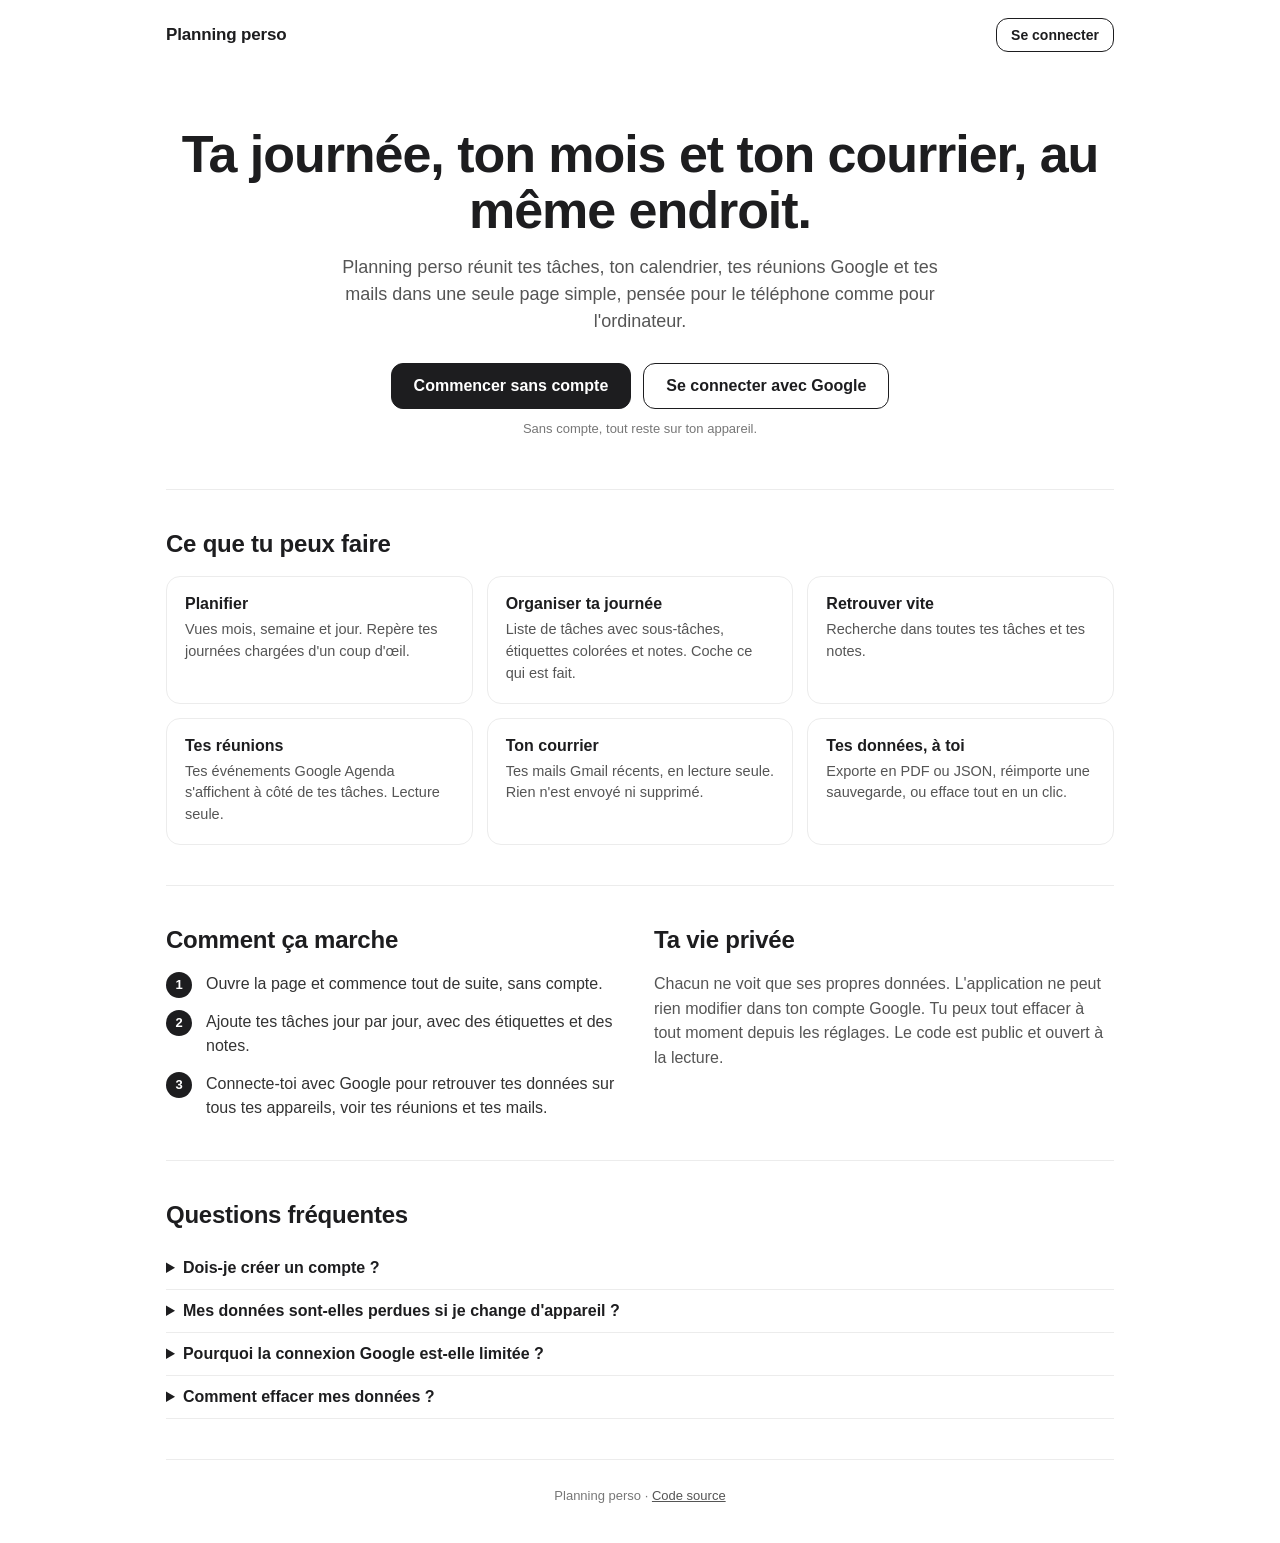
==== home/index.html @ 3b0588d8 "Corrige le blocage des vues (conflit d'attribut) ; page d'accueil déplacée sur /home Co-Authored-By:" ====
<!doctype html>
<html lang="fr">
<head>
<meta charset="utf-8">
<meta name="viewport" content="width=device-width, initial-scale=1, viewport-fit=cover">
<title>Planning perso — tes tâches, ton calendrier et ton courrier</title>
<meta name="description" content="Planning perso réunit tes tâches, ton calendrier, tes réunions Google et tes mails dans une seule page simple.">
<style>
body{margin:0;font:16px -apple-system,BlinkMacSystemFont,"Segoe UI",Roboto,sans-serif;background:#fff;color:#1d1d1f;-webkit-text-size-adjust:100%}
a{color:inherit}
.landing .cta{display:inline-block;text-decoration:none;text-align:center}
/* Page d'accueil : affichée tant qu'il n'y a ni compte ni données locales */
.landing { color: #1d1d1f; background: #fff; }
.landing * { box-sizing: border-box; }
.landing .wrap { max-width: 980px; margin: 0 auto; padding: 0 16px; }
.landing .top { display: flex; align-items: center; justify-content: space-between; padding: 18px 0; }
.landing .brand { font-weight: 700; font-size: 17px; letter-spacing: -0.01em; }
.landing .hero { padding: 56px 0 40px; text-align: center; }
.landing h1 { font-size: clamp(30px, 6vw, 52px); line-height: 1.08; margin: 0 0 16px; letter-spacing: -0.02em; font-weight: 750; }
.landing .lead { font-size: 18px; line-height: 1.5; color: #555; max-width: 640px; margin: 0 auto 28px; }
.landing .ctas { display: flex; gap: 12px; justify-content: center; flex-wrap: wrap; }
.landing .cta { font: inherit; font-weight: 600; font-size: 16px; padding: 13px 22px; border-radius: 12px; border: 1px solid #1d1d1f; cursor: pointer; }
.landing .cta.main { background: #1d1d1f; color: #fff; }
.landing .cta.alt { background: #fff; color: #1d1d1f; }
.landing .cta:focus-visible { outline: 3px solid #7aa7ff; outline-offset: 2px; }
.landing .note { font-size: 13px; color: #777; margin-top: 12px; }
.landing section.block { padding: 40px 0; border-top: 1px solid #ececec; }
.landing h2 { font-size: 24px; margin: 0 0 18px; letter-spacing: -0.01em; }
.landing .grid { display: grid; gap: 14px; grid-template-columns: repeat(auto-fit, minmax(230px, 1fr)); }
.landing .card { border: 1px solid #ececec; border-radius: 14px; padding: 18px; }
.landing .card h3 { margin: 0 0 6px; font-size: 16px; }
.landing .card p { margin: 0; color: #555; line-height: 1.5; font-size: 14.5px; }
.landing .steps { padding: 0; margin: 0; list-style: none; display: grid; gap: 14px; counter-reset: st; }
.landing .steps li { counter-increment: st; padding-left: 40px; position: relative; line-height: 1.5; color: #333; }
.landing .steps li::before { content: counter(st); position: absolute; left: 0; top: 0; width: 26px; height: 26px; border-radius: 50%; background: #1d1d1f; color: #fff; font-weight: 700; font-size: 13px; display: grid; place-items: center; }
.landing .two { display: grid; gap: 28px; grid-template-columns: 1fr; }
@media (min-width: 760px) { .landing .two { grid-template-columns: 1fr 1fr; } }
.landing details { border-bottom: 1px solid #ececec; padding: 12px 0; }
.landing summary { cursor: pointer; font-weight: 600; }
.landing details p { color: #555; line-height: 1.5; margin: 8px 0 0; }
.landing footer { padding: 28px 0 40px; border-top: 1px solid #ececec; color: #777; font-size: 13px; text-align: center; }
.landing footer a { color: #555; }
</style>
</head>
<body>
<div class="landing" id="landing">
  <div class="wrap">
    <header class="top">
      <span class="brand">Planning perso</span>
      <a class="cta alt" href="../?connexion=1" style="padding:8px 14px;font-size:14px">Se connecter</a>
    </header>

    <section class="hero">
      <h1>Ta journée, ton mois et ton courrier, au même endroit.</h1>
      <p class="lead">Planning perso réunit tes tâches, ton calendrier, tes réunions Google et tes mails dans une seule page simple, pensée pour le téléphone comme pour l'ordinateur.</p>
      <div class="ctas">
        <a class="cta main" href="../">Commencer sans compte</a>
        <a class="cta alt" href="../?connexion=1">Se connecter avec Google</a>
      </div>
      <p class="note">Sans compte, tout reste sur ton appareil.</p>
    </section>

    <section class="block">
      <h2>Ce que tu peux faire</h2>
      <div class="grid">
        <div class="card"><h3>Planifier</h3><p>Vues mois, semaine et jour. Repère tes journées chargées d'un coup d'œil.</p></div>
        <div class="card"><h3>Organiser ta journée</h3><p>Liste de tâches avec sous-tâches, étiquettes colorées et notes. Coche ce qui est fait.</p></div>
        <div class="card"><h3>Retrouver vite</h3><p>Recherche dans toutes tes tâches et tes notes.</p></div>
        <div class="card"><h3>Tes réunions</h3><p>Tes événements Google Agenda s'affichent à côté de tes tâches. Lecture seule.</p></div>
        <div class="card"><h3>Ton courrier</h3><p>Tes mails Gmail récents, en lecture seule. Rien n'est envoyé ni supprimé.</p></div>
        <div class="card"><h3>Tes données, à toi</h3><p>Exporte en PDF ou JSON, réimporte une sauvegarde, ou efface tout en un clic.</p></div>
      </div>
    </section>

    <section class="block two">
      <div>
        <h2>Comment ça marche</h2>
        <ol class="steps">
          <li>Ouvre la page et commence tout de suite, sans compte.</li>
          <li>Ajoute tes tâches jour par jour, avec des étiquettes et des notes.</li>
          <li>Connecte-toi avec Google pour retrouver tes données sur tous tes appareils, voir tes réunions et tes mails.</li>
        </ol>
      </div>
      <div>
        <h2>Ta vie privée</h2>
        <p style="color:#555;line-height:1.55;margin:0">Chacun ne voit que ses propres données. L'application ne peut rien modifier dans ton compte Google. Tu peux tout effacer à tout moment depuis les réglages. Le code est public et ouvert à la lecture.</p>
      </div>
    </section>

    <section class="block">
      <h2>Questions fréquentes</h2>
      <details><summary>Dois-je créer un compte ?</summary><p>Non. Tu peux utiliser l'application sans compte : tout reste alors sur ton appareil.</p></details>
      <details><summary>Mes données sont-elles perdues si je change d'appareil ?</summary><p>Pas si tu es connecté avec Google. Sans connexion, pense à faire une sauvegarde JSON depuis les réglages.</p></details>
      <details><summary>Pourquoi la connexion Google est-elle limitée ?</summary><p>L'accès à Gmail et Google Agenda est réservé pour le moment à des comptes invités. Demande à l'auteur de t'ajouter.</p></details>
      <details><summary>Comment effacer mes données ?</summary><p>Réglages, puis « Réinitialiser toutes les données ». Cette action est définitive.</p></details>
    </section>

    <footer>
      Planning perso · <a href="https://github.com/HugoinTheGit/planning-perso">Code source</a>
    </footer>
  </div>
</div>

</body>
</html>
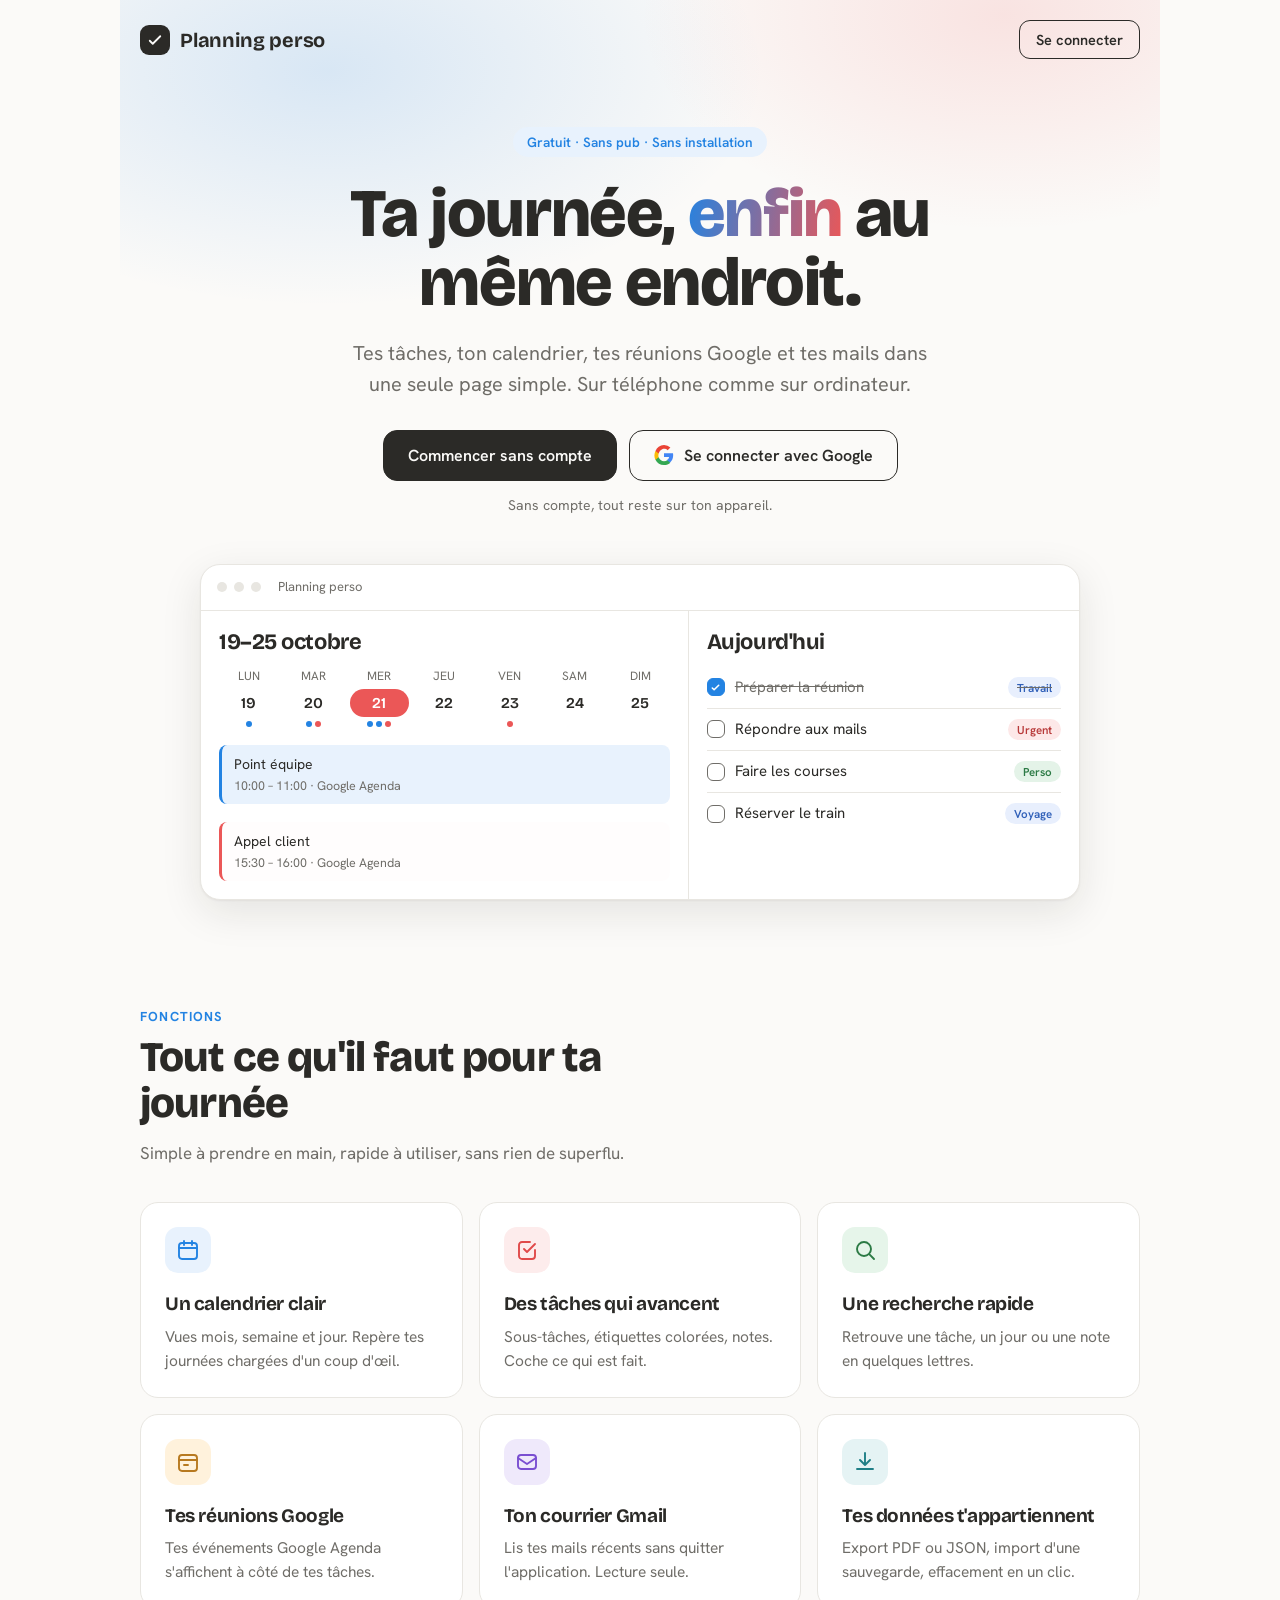
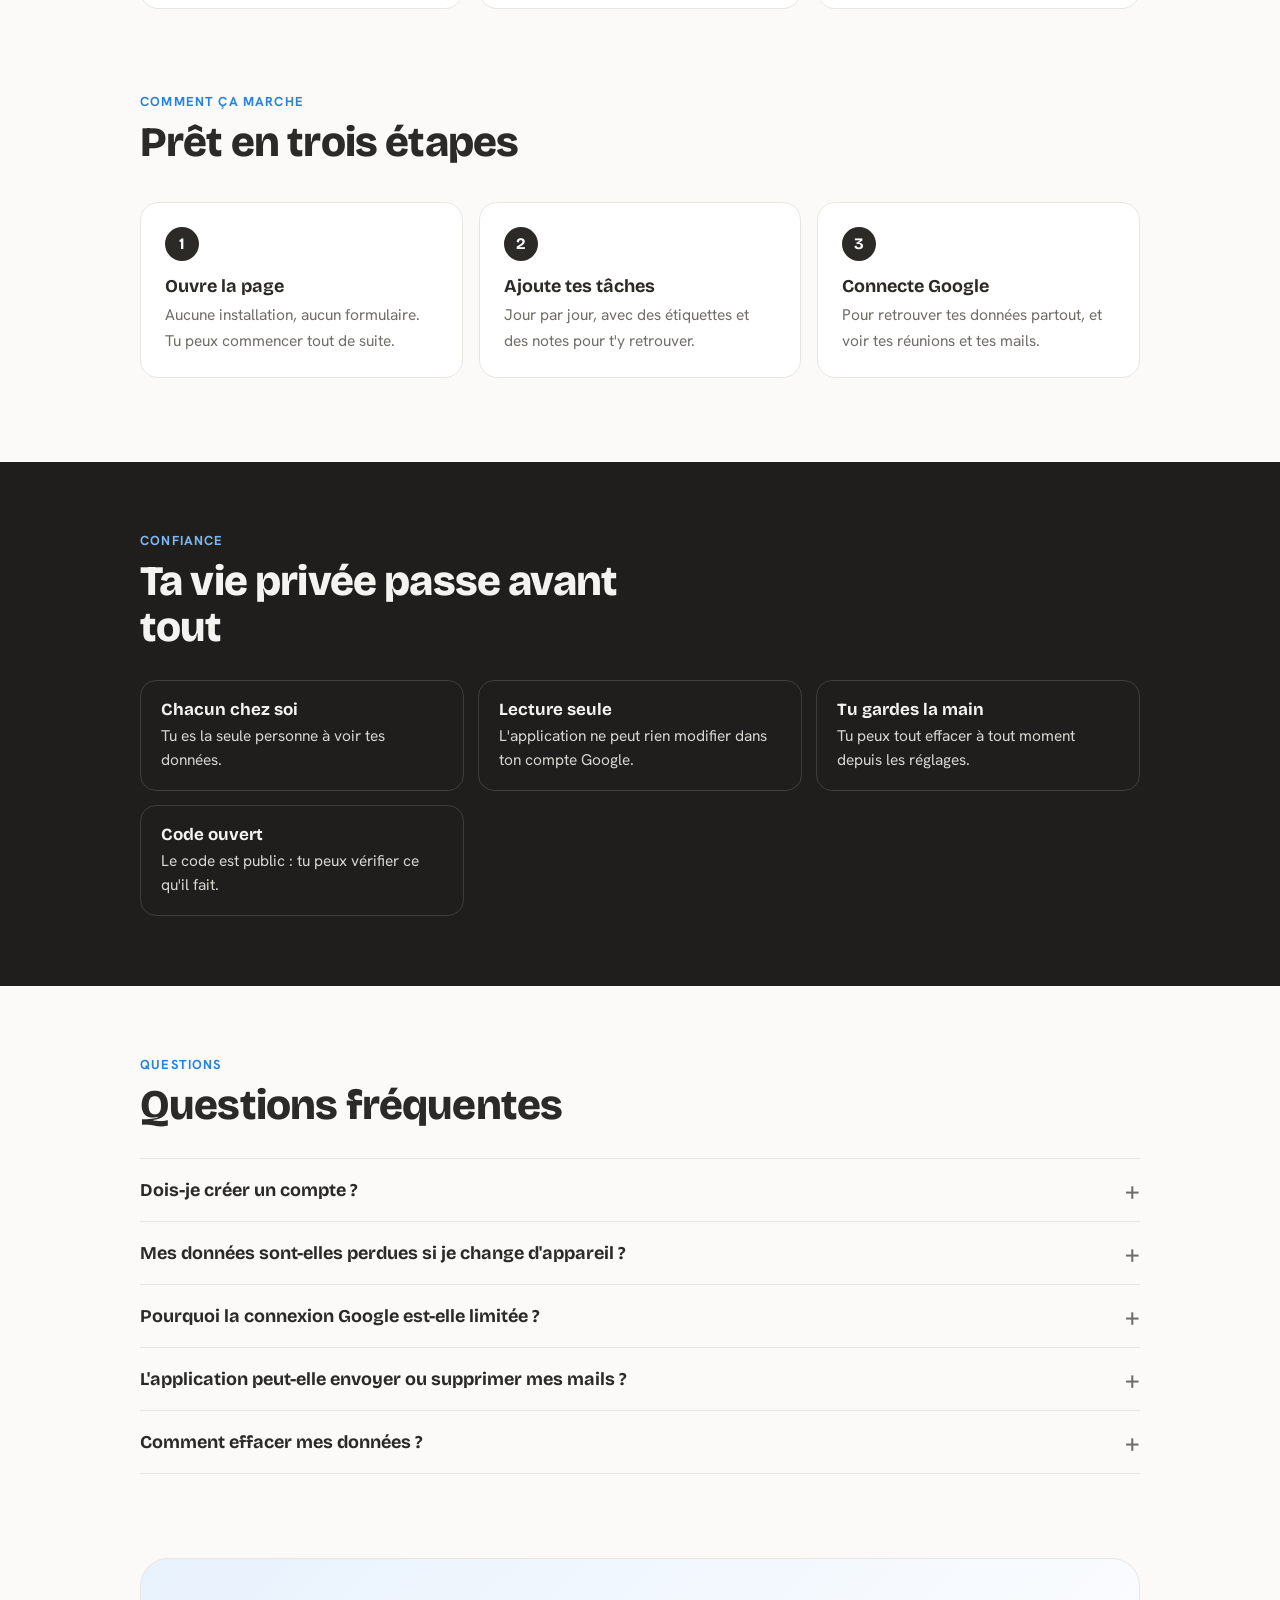
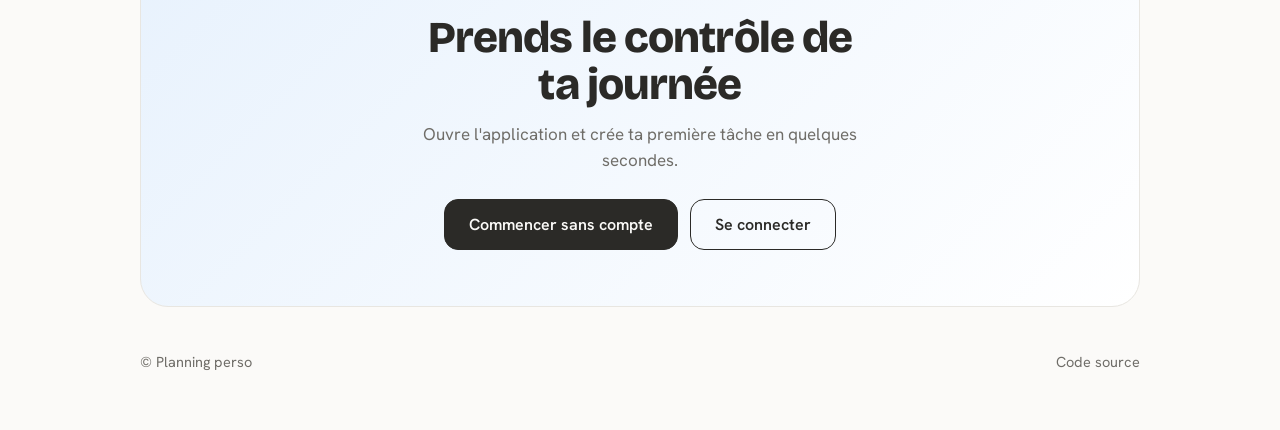
==== commit 751c7d13: "Landing page plus attrayante et écran de connexion Google dédié (/home/connexion) Co-Authored-By: Cl" ====
--- a/home/index.html
+++ b/home/index.html
@@ -4,102 +4,223 @@
 <meta charset="utf-8">
 <meta name="viewport" content="width=device-width, initial-scale=1, viewport-fit=cover">
 <title>Planning perso — tes tâches, ton calendrier et ton courrier</title>
-<meta name="description" content="Planning perso réunit tes tâches, ton calendrier, tes réunions Google et tes mails dans une seule page simple.">
+<meta name="description" content="Planning perso réunit tes tâches, ton calendrier, tes réunions Google et tes mails dans une seule page simple. Gratuit.">
+<link rel="stylesheet" href="https://fonts.googleapis.com/css2?family=Bricolage+Grotesque:opsz,wght@12..96,600;12..96,700;12..96,800&family=Hanken+Grotesk:wght@400;500;600;700&display=swap">
 <style>
-body{margin:0;font:16px -apple-system,BlinkMacSystemFont,"Segoe UI",Roboto,sans-serif;background:#fff;color:#1d1d1f;-webkit-text-size-adjust:100%}
+:root{--bg:#fbfaf8;--surface:#fff;--ink:#2b2a27;--muted:#6f6d68;--line:#e8e6e1;--accent:#2383e2;--accent-soft:#e8f2fd;--today:#eb5757;--dark:#1f1e1c;--on-dark:#f4f3ef;--shadow:0 1px 2px rgba(30,25,15,.05),0 12px 40px rgba(30,25,15,.10);--d:"Bricolage Grotesque","Trebuchet MS",system-ui,sans-serif;--b:"Hanken Grotesk",system-ui,-apple-system,"Segoe UI",sans-serif}
+@media (prefers-color-scheme:dark){:root{--bg:#161615;--surface:#1f1f1d;--ink:#f1f0ec;--muted:#a09e98;--line:#34332f;--accent:#4a9df0;--accent-soft:#1c2c3e;--dark:#0f0f0e;--on-dark:#f1f0ec;--shadow:0 1px 2px rgba(0,0,0,.4),0 12px 40px rgba(0,0,0,.45)}}
+*{box-sizing:border-box}
+html{scroll-behavior:smooth}
+body{margin:0;font:17px/1.55 var(--b);background:var(--bg);color:var(--ink);-webkit-text-size-adjust:100%}
 a{color:inherit}
-.landing .cta{display:inline-block;text-decoration:none;text-align:center}
-/* Page d'accueil : affichée tant qu'il n'y a ni compte ni données locales */
-.landing { color: #1d1d1f; background: #fff; }
-.landing * { box-sizing: border-box; }
-.landing .wrap { max-width: 980px; margin: 0 auto; padding: 0 16px; }
-.landing .top { display: flex; align-items: center; justify-content: space-between; padding: 18px 0; }
-.landing .brand { font-weight: 700; font-size: 17px; letter-spacing: -0.01em; }
-.landing .hero { padding: 56px 0 40px; text-align: center; }
-.landing h1 { font-size: clamp(30px, 6vw, 52px); line-height: 1.08; margin: 0 0 16px; letter-spacing: -0.02em; font-weight: 750; }
-.landing .lead { font-size: 18px; line-height: 1.5; color: #555; max-width: 640px; margin: 0 auto 28px; }
-.landing .ctas { display: flex; gap: 12px; justify-content: center; flex-wrap: wrap; }
-.landing .cta { font: inherit; font-weight: 600; font-size: 16px; padding: 13px 22px; border-radius: 12px; border: 1px solid #1d1d1f; cursor: pointer; }
-.landing .cta.main { background: #1d1d1f; color: #fff; }
-.landing .cta.alt { background: #fff; color: #1d1d1f; }
-.landing .cta:focus-visible { outline: 3px solid #7aa7ff; outline-offset: 2px; }
-.landing .note { font-size: 13px; color: #777; margin-top: 12px; }
-.landing section.block { padding: 40px 0; border-top: 1px solid #ececec; }
-.landing h2 { font-size: 24px; margin: 0 0 18px; letter-spacing: -0.01em; }
-.landing .grid { display: grid; gap: 14px; grid-template-columns: repeat(auto-fit, minmax(230px, 1fr)); }
-.landing .card { border: 1px solid #ececec; border-radius: 14px; padding: 18px; }
-.landing .card h3 { margin: 0 0 6px; font-size: 16px; }
-.landing .card p { margin: 0; color: #555; line-height: 1.5; font-size: 14.5px; }
-.landing .steps { padding: 0; margin: 0; list-style: none; display: grid; gap: 14px; counter-reset: st; }
-.landing .steps li { counter-increment: st; padding-left: 40px; position: relative; line-height: 1.5; color: #333; }
-.landing .steps li::before { content: counter(st); position: absolute; left: 0; top: 0; width: 26px; height: 26px; border-radius: 50%; background: #1d1d1f; color: #fff; font-weight: 700; font-size: 13px; display: grid; place-items: center; }
-.landing .two { display: grid; gap: 28px; grid-template-columns: 1fr; }
-@media (min-width: 760px) { .landing .two { grid-template-columns: 1fr 1fr; } }
-.landing details { border-bottom: 1px solid #ececec; padding: 12px 0; }
-.landing summary { cursor: pointer; font-weight: 600; }
-.landing details p { color: #555; line-height: 1.5; margin: 8px 0 0; }
-.landing footer { padding: 28px 0 40px; border-top: 1px solid #ececec; color: #777; font-size: 13px; text-align: center; }
-.landing footer a { color: #555; }
+.wrap{max-width:1040px;margin:0 auto;padding:0 20px}
+h1,h2,h3{font-family:var(--d);letter-spacing:-.02em;margin:0}
+.btn{display:inline-flex;align-items:center;justify-content:center;gap:10px;font:600 16px var(--b);padding:14px 24px;border-radius:14px;border:1.5px solid var(--ink);text-decoration:none;cursor:pointer;transition:transform .15s,box-shadow .15s,background .15s}
+.btn:hover{transform:translateY(-1px)}
+.btn:focus-visible{outline:3px solid var(--accent);outline-offset:3px}
+.btn.main{background:var(--ink);color:var(--bg)}
+.btn.main:hover{box-shadow:0 8px 24px rgba(30,25,15,.25)}
+.btn.alt{background:transparent;color:var(--ink)}
+.btn.alt:hover{background:var(--surface)}
+.btn.small{padding:9px 16px;font-size:14.5px;border-radius:11px}
+.btn svg{width:20px;height:20px;flex:none}
+/* haut de page */
+.top{display:flex;align-items:center;justify-content:space-between;padding:20px 0}
+.brand{display:flex;align-items:center;gap:10px;font:700 20px var(--d);text-decoration:none;letter-spacing:-.01em}
+.logo{width:30px;height:30px;border-radius:9px;background:var(--ink);display:grid;place-items:center}
+.logo svg{width:18px;height:18px;stroke:var(--bg)}
+/* héros */
+.hero{position:relative;padding:48px 0 24px;text-align:center}
+.hero::before{content:"";position:absolute;inset:-120px -20px auto -20px;height:560px;background:radial-gradient(60% 60% at 20% 20%,rgba(35,131,226,.16),transparent 70%),radial-gradient(50% 55% at 85% 10%,rgba(235,87,87,.14),transparent 70%);z-index:-1;pointer-events:none}
+.pill{display:inline-block;font:600 13.5px var(--b);padding:6px 14px;border-radius:99px;background:var(--accent-soft);color:var(--accent);margin-bottom:22px}
+.hero h1{font-size:clamp(36px,7.4vw,68px);line-height:1.02;font-weight:800;max-width:14ch;margin:0 auto 20px}
+.hero h1 em{font-style:normal;background:linear-gradient(100deg,var(--accent),var(--today));-webkit-background-clip:text;background-clip:text;color:transparent}
+.lead{font-size:clamp(17px,2.6vw,20px);color:var(--muted);max-width:600px;margin:0 auto 30px}
+.ctas{display:flex;gap:12px;justify-content:center;flex-wrap:wrap}
+.note{font-size:14px;color:var(--muted);margin:14px 0 0}
+/* maquette */
+.mock{margin:48px auto 0;max-width:880px;background:var(--surface);border:1px solid var(--line);border-radius:20px;box-shadow:var(--shadow);overflow:hidden;text-align:left}
+.mock .bar{display:flex;align-items:center;gap:7px;padding:12px 16px;border-bottom:1px solid var(--line)}
+.mock .bar i{width:10px;height:10px;border-radius:50%;background:var(--line)}
+.mock .bar span{margin-left:10px;font-size:13px;color:var(--muted)}
+.mock .body{display:grid;grid-template-columns:1fr;gap:0}
+@media(min-width:760px){.mock .body{grid-template-columns:1.25fr 1fr}}
+.mock .cal{padding:18px;border-bottom:1px solid var(--line)}
+@media(min-width:760px){.mock .cal{border-bottom:0;border-right:1px solid var(--line)}}
+.mock h4{font:700 22px var(--d);margin:0 0 12px;letter-spacing:-.02em}
+.week{display:grid;grid-template-columns:repeat(7,1fr);gap:6px;font-size:12px;color:var(--muted);text-align:center}
+.week b{display:block;font:600 15px var(--d);color:var(--ink);margin-top:4px;padding:5px 0;border-radius:99px}
+.week b.today{background:var(--today);color:#fff}
+.week .dots{display:flex;justify-content:center;gap:3px;height:6px;margin-top:4px}
+.week .dots u{width:6px;height:6px;border-radius:50%;background:var(--accent);display:block}
+.week .dots u.r{background:var(--today)}
+.mock .meet{margin-top:18px;border-left:3px solid var(--accent);background:var(--accent-soft);border-radius:8px;padding:9px 12px;font-size:14px}
+.mock .meet small{display:block;color:var(--muted);font-size:12.5px}
+.mock .day{padding:18px}
+.task{display:flex;align-items:center;gap:10px;padding:9px 0;border-bottom:1px solid var(--line);font-size:15px}
+.task:last-of-type{border-bottom:0}
+.chk{width:18px;height:18px;border-radius:6px;border:1.7px solid var(--muted);flex:none;display:grid;place-items:center}
+.task.done{color:var(--muted);text-decoration:line-through}
+.task.done .chk{background:var(--accent);border-color:var(--accent)}
+.task.done .chk svg{width:11px;height:11px;stroke:#fff}
+.tag{margin-left:auto;font:600 11.5px var(--b);padding:3px 9px;border-radius:99px;white-space:nowrap}
+.t1{background:#fde8e8;color:#b83a3a}.t2{background:#e4f3e8;color:#2c7a45}.t3{background:#e8effd;color:#2f5fb8}
+@media(prefers-color-scheme:dark){.t1{background:#3a2323;color:#ff9a9a}.t2{background:#1f3326;color:#8fd6a4}.t3{background:#1f2b40;color:#9bbcff}}
+/* sections */
+section.s{padding:84px 0 0}
+.eyebrow{font:700 13px var(--b);letter-spacing:.09em;text-transform:uppercase;color:var(--accent);margin-bottom:10px}
+.s h2{font-size:clamp(28px,5vw,42px);line-height:1.08;font-weight:800;max-width:20ch}
+.s .sub{color:var(--muted);max-width:56ch;margin:14px 0 0}
+.grid{display:grid;gap:16px;grid-template-columns:repeat(auto-fit,minmax(280px,1fr));margin-top:36px}
+.card{background:var(--surface);border:1px solid var(--line);border-radius:18px;padding:24px;transition:transform .2s,box-shadow .2s}
+.card:hover{transform:translateY(-3px);box-shadow:var(--shadow)}
+.ico{width:46px;height:46px;border-radius:13px;display:grid;place-items:center;margin-bottom:16px}
+.ico svg{width:24px;height:24px;fill:none;stroke:currentColor;stroke-width:1.9;stroke-linecap:round;stroke-linejoin:round}
+.i1{background:#e8f2fd;color:#2383e2}.i2{background:#fdecec;color:#e04a4a}.i3{background:#e6f5ea;color:#2c7a45}.i4{background:#fff2dc;color:#b7791f}.i5{background:#efe9fb;color:#7a4fd1}.i6{background:#e5f3f4;color:#1f7f86}
+@media(prefers-color-scheme:dark){.i1{background:#1c2c3e}.i2{background:#3a2323}.i3{background:#1f3326}.i4{background:#3a2f1a}.i5{background:#2a2340}.i6{background:#1a3436}}
+.card h3{font-size:19px;margin-bottom:6px}
+.card p{margin:0;color:var(--muted);font-size:15.5px}
+.steps{list-style:none;margin:36px 0 0;padding:0;display:grid;gap:16px;grid-template-columns:repeat(auto-fit,minmax(250px,1fr));counter-reset:n}
+.steps li{counter-increment:n;background:var(--surface);border:1px solid var(--line);border-radius:18px;padding:24px;position:relative}
+.steps li::before{content:counter(n);display:grid;place-items:center;width:34px;height:34px;border-radius:50%;background:var(--ink);color:var(--bg);font:700 16px var(--d);margin-bottom:14px}
+.steps b{font:700 18px var(--d);display:block;margin-bottom:4px}
+.steps span{color:var(--muted);font-size:15.5px}
+/* bande sombre */
+.dark{margin-top:84px;background:var(--dark);color:var(--on-dark);padding:70px 0}
+.dark .eyebrow{color:#7cb8f5}
+.dark h2{max-width:18ch;font-size:clamp(28px,5vw,42px);font-weight:800;line-height:1.08}
+.dark ul{list-style:none;padding:0;margin:30px 0 0;display:grid;gap:14px;grid-template-columns:repeat(auto-fit,minmax(240px,1fr))}
+.dark li{padding:18px 20px;border:1px solid rgba(255,255,255,.14);border-radius:16px;color:#d8d6d0;font-size:15.5px}
+.dark li b{display:block;color:var(--on-dark);font:700 17px var(--d);margin-bottom:4px}
+/* FAQ */
+details{border-bottom:1px solid var(--line);padding:18px 0}
+details:first-of-type{border-top:1px solid var(--line)}
+summary{cursor:pointer;font:700 18px var(--d);list-style:none;display:flex;justify-content:space-between;gap:16px;align-items:center}
+summary::-webkit-details-marker{display:none}
+summary::after{content:"+";font:500 26px var(--b);color:var(--muted);line-height:1}
+details[open] summary::after{content:"–"}
+details p{margin:10px 0 0;color:var(--muted);max-width:62ch}
+.faq{margin-top:30px}
+/* appel final */
+.final{margin:84px 0 0;text-align:center;background:linear-gradient(135deg,var(--accent-soft),var(--surface));border:1px solid var(--line);border-radius:28px;padding:56px 20px}
+.final h2{font-size:clamp(28px,5vw,44px);font-weight:800;margin:0 auto 12px;max-width:16ch;line-height:1.06}
+.final p{color:var(--muted);margin:0 auto 26px;max-width:46ch}
+footer{padding:44px 0 56px;color:var(--muted);font-size:14.5px;display:flex;flex-wrap:wrap;gap:8px 22px;justify-content:space-between}
+footer a{text-decoration:none}
+footer a:hover{text-decoration:underline}
+@media(prefers-reduced-motion:reduce){*{transition:none!important;scroll-behavior:auto!important}}
+@media(max-width:520px){.btn{width:100%}.top .btn{width:auto}}
 </style>
 </head>
 <body>
-<div class="landing" id="landing">
+<div class="wrap">
+  <header class="top">
+    <a class="brand" href="./"><span class="logo"><svg viewBox="0 0 24 24" fill="none" stroke-width="2.4" stroke-linecap="round" stroke-linejoin="round" aria-hidden="true"><path d="M5 13l4 4L19 7"/></svg></span>Planning perso</a>
+    <a class="btn alt small" href="connexion/">Se connecter</a>
+  </header>
+
+  <section class="hero">
+    <span class="pill">Gratuit · Sans pub · Sans installation</span>
+    <h1>Ta journée, <em>enfin</em> au même endroit.</h1>
+    <p class="lead">Tes tâches, ton calendrier, tes réunions Google et tes mails dans une seule page simple. Sur téléphone comme sur ordinateur.</p>
+    <div class="ctas">
+      <a class="btn main" href="../">Commencer sans compte</a>
+      <a class="btn alt" href="connexion/"><svg viewBox="0 0 24 24" aria-hidden="true"><path fill="#4285F4" d="M23 12.27c0-.8-.07-1.56-.2-2.3H12v4.35h6.17a5.3 5.3 0 0 1-2.3 3.47v2.88h3.72C21.8 18.7 23 15.76 23 12.27z"/><path fill="#34A853" d="M12 24c3.1 0 5.7-1.03 7.6-2.8l-3.73-2.88c-1.03.7-2.35 1.1-3.87 1.1-2.98 0-5.5-2.02-6.4-4.73H1.76v2.97A11.5 11.5 0 0 0 12 24z"/><path fill="#FBBC05" d="M5.6 14.69a6.9 6.9 0 0 1 0-4.38V7.34H1.76a11.5 11.5 0 0 0 0 10.32l3.84-2.97z"/><path fill="#EA4335" d="M12 4.58c1.68 0 3.2.58 4.38 1.71l3.28-3.28A11.1 11.1 0 0 0 12 0 11.5 11.5 0 0 0 1.76 7.34L5.6 10.3C6.5 7.6 9.02 4.58 12 4.58z"/></svg>Se connecter avec Google</a>
+    </div>
+    <p class="note">Sans compte, tout reste sur ton appareil.</p>
+
+    <div class="mock" aria-hidden="true">
+      <div class="bar"><i></i><i></i><i></i><span>Planning perso</span></div>
+      <div class="body">
+        <div class="cal">
+          <h4>19–25 octobre</h4>
+          <div class="week">
+            <div>LUN<b>19</b><div class="dots"><u></u></div></div>
+            <div>MAR<b>20</b><div class="dots"><u></u><u class="r"></u></div></div>
+            <div>MER<b class="today">21</b><div class="dots"><u></u><u></u><u class="r"></u></div></div>
+            <div>JEU<b>22</b><div class="dots"></div></div>
+            <div>VEN<b>23</b><div class="dots"><u class="r"></u></div></div>
+            <div>SAM<b>24</b><div class="dots"></div></div>
+            <div>DIM<b>25</b><div class="dots"></div></div>
+          </div>
+          <div class="meet">Point équipe<small>10:00 – 11:00 · Google Agenda</small></div>
+          <div class="meet" style="border-color:var(--today);background:#fdecec22">Appel client<small>15:30 – 16:00 · Google Agenda</small></div>
+        </div>
+        <div class="day">
+          <h4>Aujourd'hui</h4>
+          <div class="task done"><span class="chk"><svg viewBox="0 0 24 24" fill="none" stroke-width="3.4" stroke-linecap="round" stroke-linejoin="round"><path d="M5 13l4 4L19 7"/></svg></span>Préparer la réunion<span class="tag t3">Travail</span></div>
+          <div class="task"><span class="chk"></span>Répondre aux mails<span class="tag t1">Urgent</span></div>
+          <div class="task"><span class="chk"></span>Faire les courses<span class="tag t2">Perso</span></div>
+          <div class="task"><span class="chk"></span>Réserver le train<span class="tag t3">Voyage</span></div>
+        </div>
+      </div>
+    </div>
+  </section>
+
+  <section class="s" id="fonctions">
+    <div class="eyebrow">Fonctions</div>
+    <h2>Tout ce qu'il faut pour ta journée</h2>
+    <p class="sub">Simple à prendre en main, rapide à utiliser, sans rien de superflu.</p>
+    <div class="grid">
+      <div class="card"><div class="ico i1"><svg viewBox="0 0 24 24"><rect x="3" y="5" width="18" height="16" rx="3"/><path d="M8 3v4M16 3v4M3 10h18"/></svg></div><h3>Un calendrier clair</h3><p>Vues mois, semaine et jour. Repère tes journées chargées d'un coup d'œil.</p></div>
+      <div class="card"><div class="ico i2"><svg viewBox="0 0 24 24"><path d="M9 11l3 3 8-8"/><path d="M20 12v6a3 3 0 0 1-3 3H7a3 3 0 0 1-3-3V7a3 3 0 0 1 3-3h8"/></svg></div><h3>Des tâches qui avancent</h3><p>Sous-tâches, étiquettes colorées, notes. Coche ce qui est fait.</p></div>
+      <div class="card"><div class="ico i3"><svg viewBox="0 0 24 24"><circle cx="11" cy="11" r="7"/><path d="M21 21l-4.3-4.3"/></svg></div><h3>Une recherche rapide</h3><p>Retrouve une tâche, un jour ou une note en quelques lettres.</p></div>
+      <div class="card"><div class="ico i4"><svg viewBox="0 0 24 24"><rect x="3" y="5" width="18" height="16" rx="3"/><path d="M3 10h18M8 15h4"/></svg></div><h3>Tes réunions Google</h3><p>Tes événements Google Agenda s'affichent à côté de tes tâches.</p></div>
+      <div class="card"><div class="ico i5"><svg viewBox="0 0 24 24"><rect x="3" y="5" width="18" height="14" rx="3"/><path d="M3 8l9 6 9-6"/></svg></div><h3>Ton courrier Gmail</h3><p>Lis tes mails récents sans quitter l'application. Lecture seule.</p></div>
+      <div class="card"><div class="ico i6"><svg viewBox="0 0 24 24"><path d="M12 3v12M7 10l5 5 5-5"/><path d="M4 19h16"/></svg></div><h3>Tes données t'appartiennent</h3><p>Export PDF ou JSON, import d'une sauvegarde, effacement en un clic.</p></div>
+    </div>
+  </section>
+
+  <section class="s">
+    <div class="eyebrow">Comment ça marche</div>
+    <h2>Prêt en trois étapes</h2>
+    <ol class="steps">
+      <li><b>Ouvre la page</b><span>Aucune installation, aucun formulaire. Tu peux commencer tout de suite.</span></li>
+      <li><b>Ajoute tes tâches</b><span>Jour par jour, avec des étiquettes et des notes pour t'y retrouver.</span></li>
+      <li><b>Connecte Google</b><span>Pour retrouver tes données partout, et voir tes réunions et tes mails.</span></li>
+    </ol>
+  </section>
+</div>
+
+<div class="dark">
   <div class="wrap">
-    <header class="top">
-      <span class="brand">Planning perso</span>
-      <a class="cta alt" href="../?connexion=1" style="padding:8px 14px;font-size:14px">Se connecter</a>
-    </header>
-
-    <section class="hero">
-      <h1>Ta journée, ton mois et ton courrier, au même endroit.</h1>
-      <p class="lead">Planning perso réunit tes tâches, ton calendrier, tes réunions Google et tes mails dans une seule page simple, pensée pour le téléphone comme pour l'ordinateur.</p>
-      <div class="ctas">
-        <a class="cta main" href="../">Commencer sans compte</a>
-        <a class="cta alt" href="../?connexion=1">Se connecter avec Google</a>
-      </div>
-      <p class="note">Sans compte, tout reste sur ton appareil.</p>
-    </section>
-
-    <section class="block">
-      <h2>Ce que tu peux faire</h2>
-      <div class="grid">
-        <div class="card"><h3>Planifier</h3><p>Vues mois, semaine et jour. Repère tes journées chargées d'un coup d'œil.</p></div>
-        <div class="card"><h3>Organiser ta journée</h3><p>Liste de tâches avec sous-tâches, étiquettes colorées et notes. Coche ce qui est fait.</p></div>
-        <div class="card"><h3>Retrouver vite</h3><p>Recherche dans toutes tes tâches et tes notes.</p></div>
-        <div class="card"><h3>Tes réunions</h3><p>Tes événements Google Agenda s'affichent à côté de tes tâches. Lecture seule.</p></div>
-        <div class="card"><h3>Ton courrier</h3><p>Tes mails Gmail récents, en lecture seule. Rien n'est envoyé ni supprimé.</p></div>
-        <div class="card"><h3>Tes données, à toi</h3><p>Exporte en PDF ou JSON, réimporte une sauvegarde, ou efface tout en un clic.</p></div>
-      </div>
-    </section>
-
-    <section class="block two">
-      <div>
-        <h2>Comment ça marche</h2>
-        <ol class="steps">
-          <li>Ouvre la page et commence tout de suite, sans compte.</li>
-          <li>Ajoute tes tâches jour par jour, avec des étiquettes et des notes.</li>
-          <li>Connecte-toi avec Google pour retrouver tes données sur tous tes appareils, voir tes réunions et tes mails.</li>
-        </ol>
-      </div>
-      <div>
-        <h2>Ta vie privée</h2>
-        <p style="color:#555;line-height:1.55;margin:0">Chacun ne voit que ses propres données. L'application ne peut rien modifier dans ton compte Google. Tu peux tout effacer à tout moment depuis les réglages. Le code est public et ouvert à la lecture.</p>
-      </div>
-    </section>
-
-    <section class="block">
-      <h2>Questions fréquentes</h2>
+    <div class="eyebrow">Confiance</div>
+    <h2>Ta vie privée passe avant tout</h2>
+    <ul>
+      <li><b>Chacun chez soi</b>Tu es la seule personne à voir tes données.</li>
+      <li><b>Lecture seule</b>L'application ne peut rien modifier dans ton compte Google.</li>
+      <li><b>Tu gardes la main</b>Tu peux tout effacer à tout moment depuis les réglages.</li>
+      <li><b>Code ouvert</b>Le code est public : tu peux vérifier ce qu'il fait.</li>
+    </ul>
+  </div>
+</div>
+
+<div class="wrap">
+  <section class="s" id="faq" style="padding-top:70px">
+    <div class="eyebrow">Questions</div>
+    <h2>Questions fréquentes</h2>
+    <div class="faq">
       <details><summary>Dois-je créer un compte ?</summary><p>Non. Tu peux utiliser l'application sans compte : tout reste alors sur ton appareil.</p></details>
       <details><summary>Mes données sont-elles perdues si je change d'appareil ?</summary><p>Pas si tu es connecté avec Google. Sans connexion, pense à faire une sauvegarde JSON depuis les réglages.</p></details>
-      <details><summary>Pourquoi la connexion Google est-elle limitée ?</summary><p>L'accès à Gmail et Google Agenda est réservé pour le moment à des comptes invités. Demande à l'auteur de t'ajouter.</p></details>
+      <details><summary>Pourquoi la connexion Google est-elle limitée ?</summary><p>L'accès à Gmail et à Google Agenda est réservé pour le moment à des comptes invités. Demande à l'auteur de t'ajouter.</p></details>
+      <details><summary>L'application peut-elle envoyer ou supprimer mes mails ?</summary><p>Non. Elle lit uniquement ton courrier et ton agenda, elle ne peut rien envoyer, modifier ni supprimer.</p></details>
       <details><summary>Comment effacer mes données ?</summary><p>Réglages, puis « Réinitialiser toutes les données ». Cette action est définitive.</p></details>
-    </section>
-
-    <footer>
-      Planning perso · <a href="https://github.com/HugoinTheGit/planning-perso">Code source</a>
-    </footer>
+    </div>
+  </section>
+
+  <div class="final">
+    <h2>Prends le contrôle de ta journée</h2>
+    <p>Ouvre l'application et crée ta première tâche en quelques secondes.</p>
+    <div class="ctas">
+      <a class="btn main" href="../">Commencer sans compte</a>
+      <a class="btn alt" href="connexion/">Se connecter</a>
+    </div>
   </div>
+
+  <footer>
+    <span>© Planning perso</span>
+    <span><a href="https://github.com/HugoinTheGit/planning-perso">Code source</a></span>
+  </footer>
 </div>
-
 </body>
 </html>
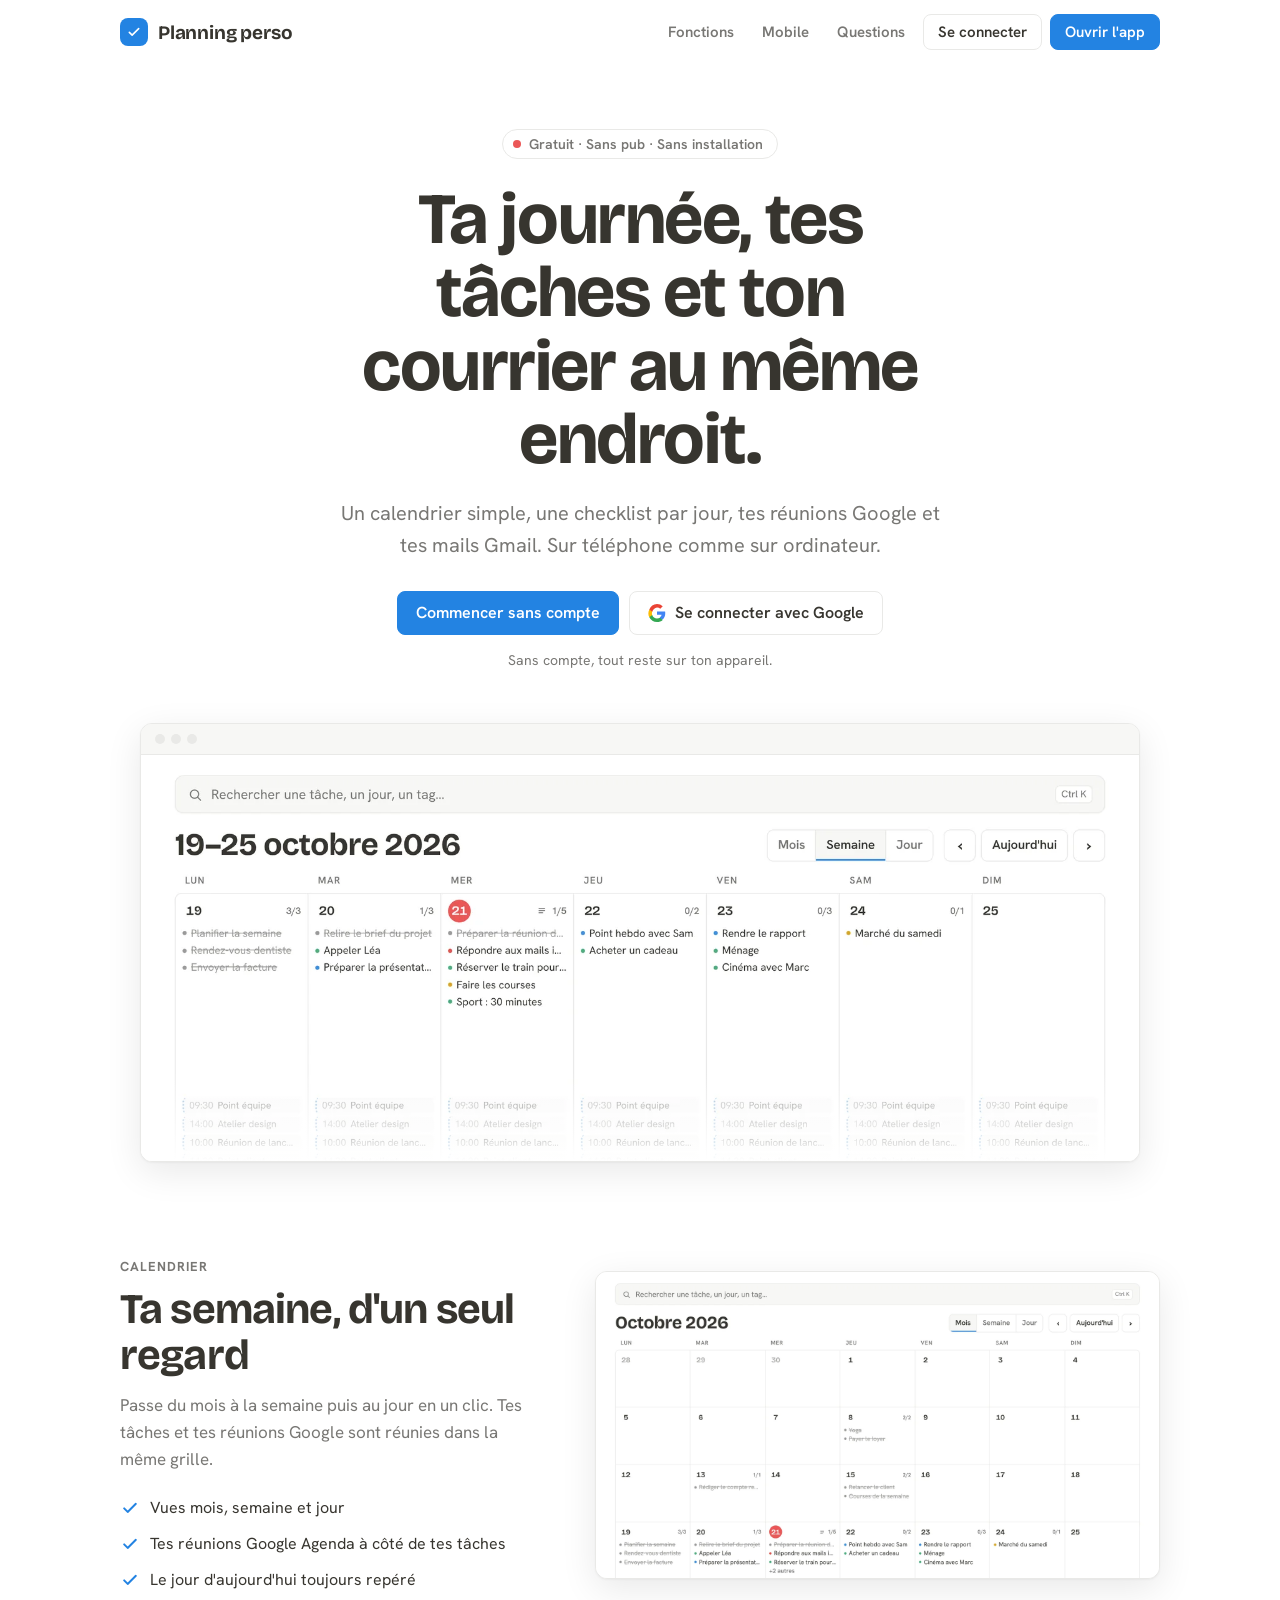
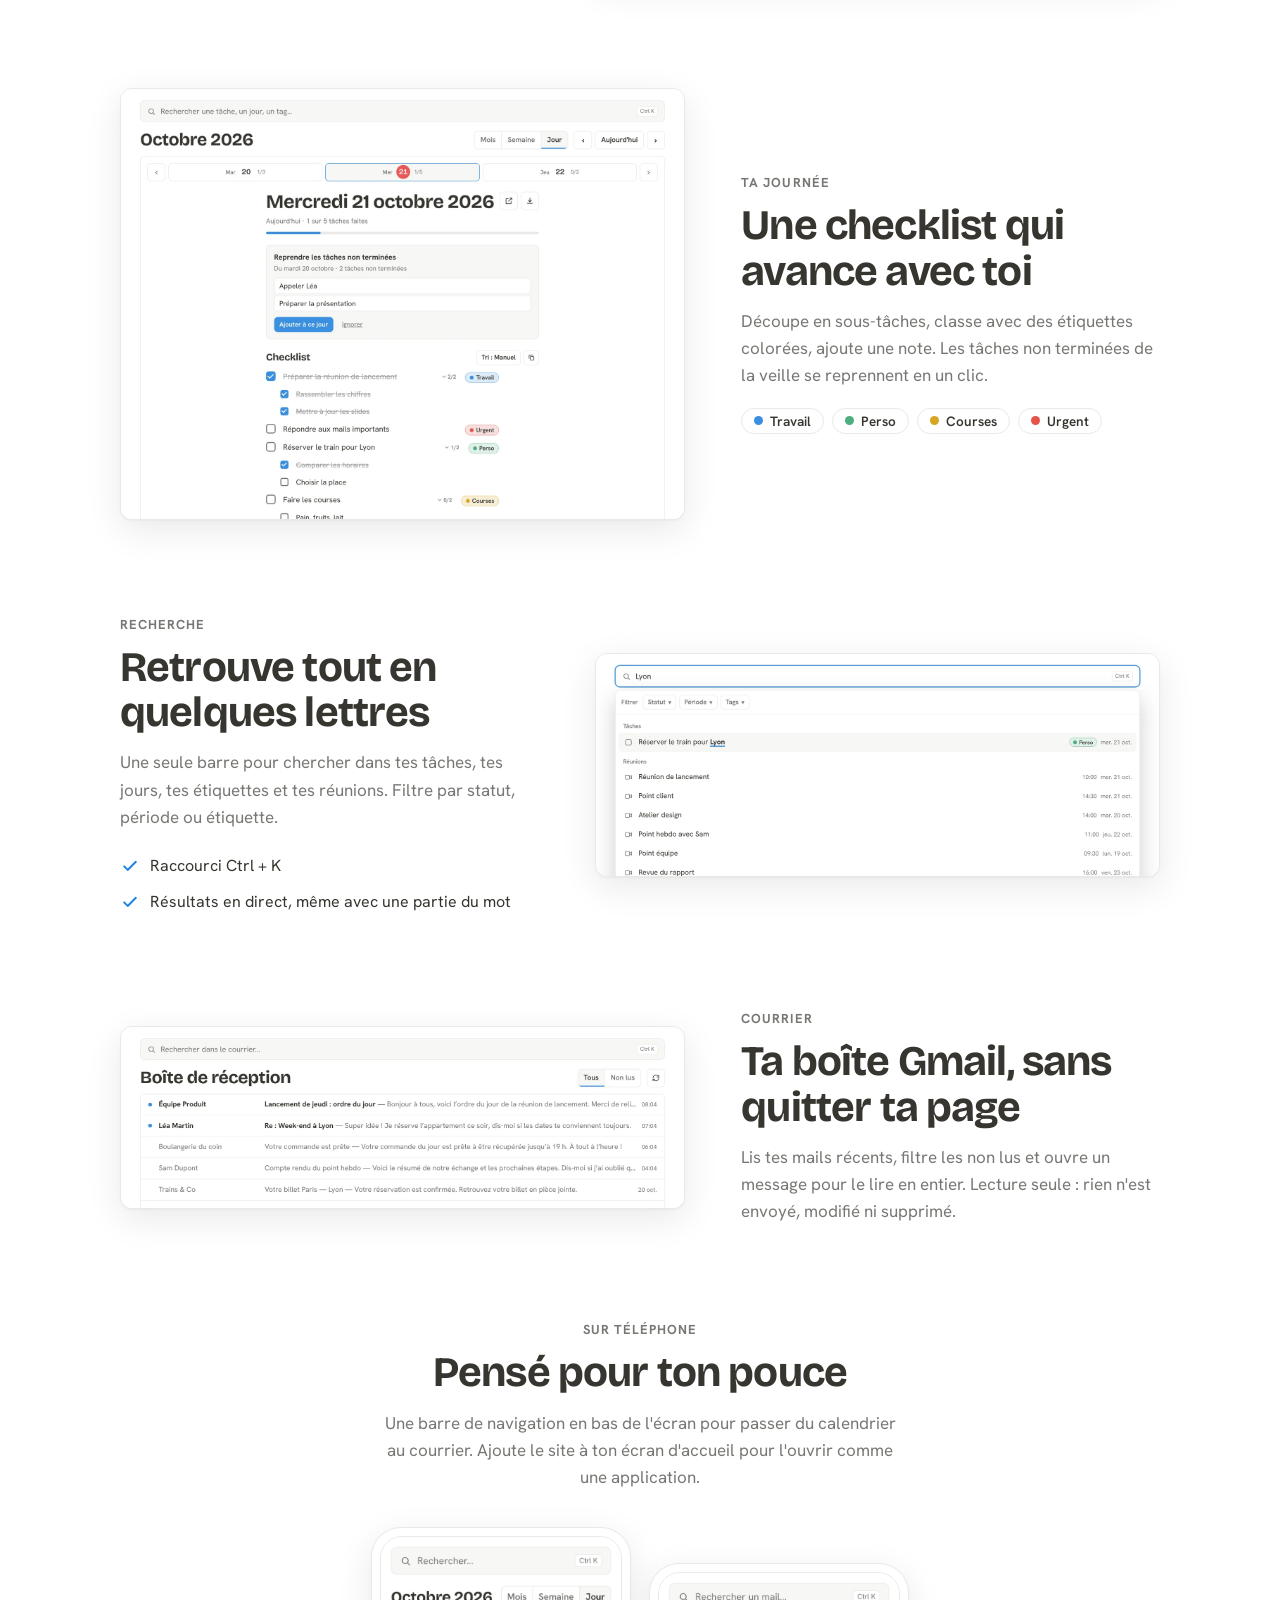
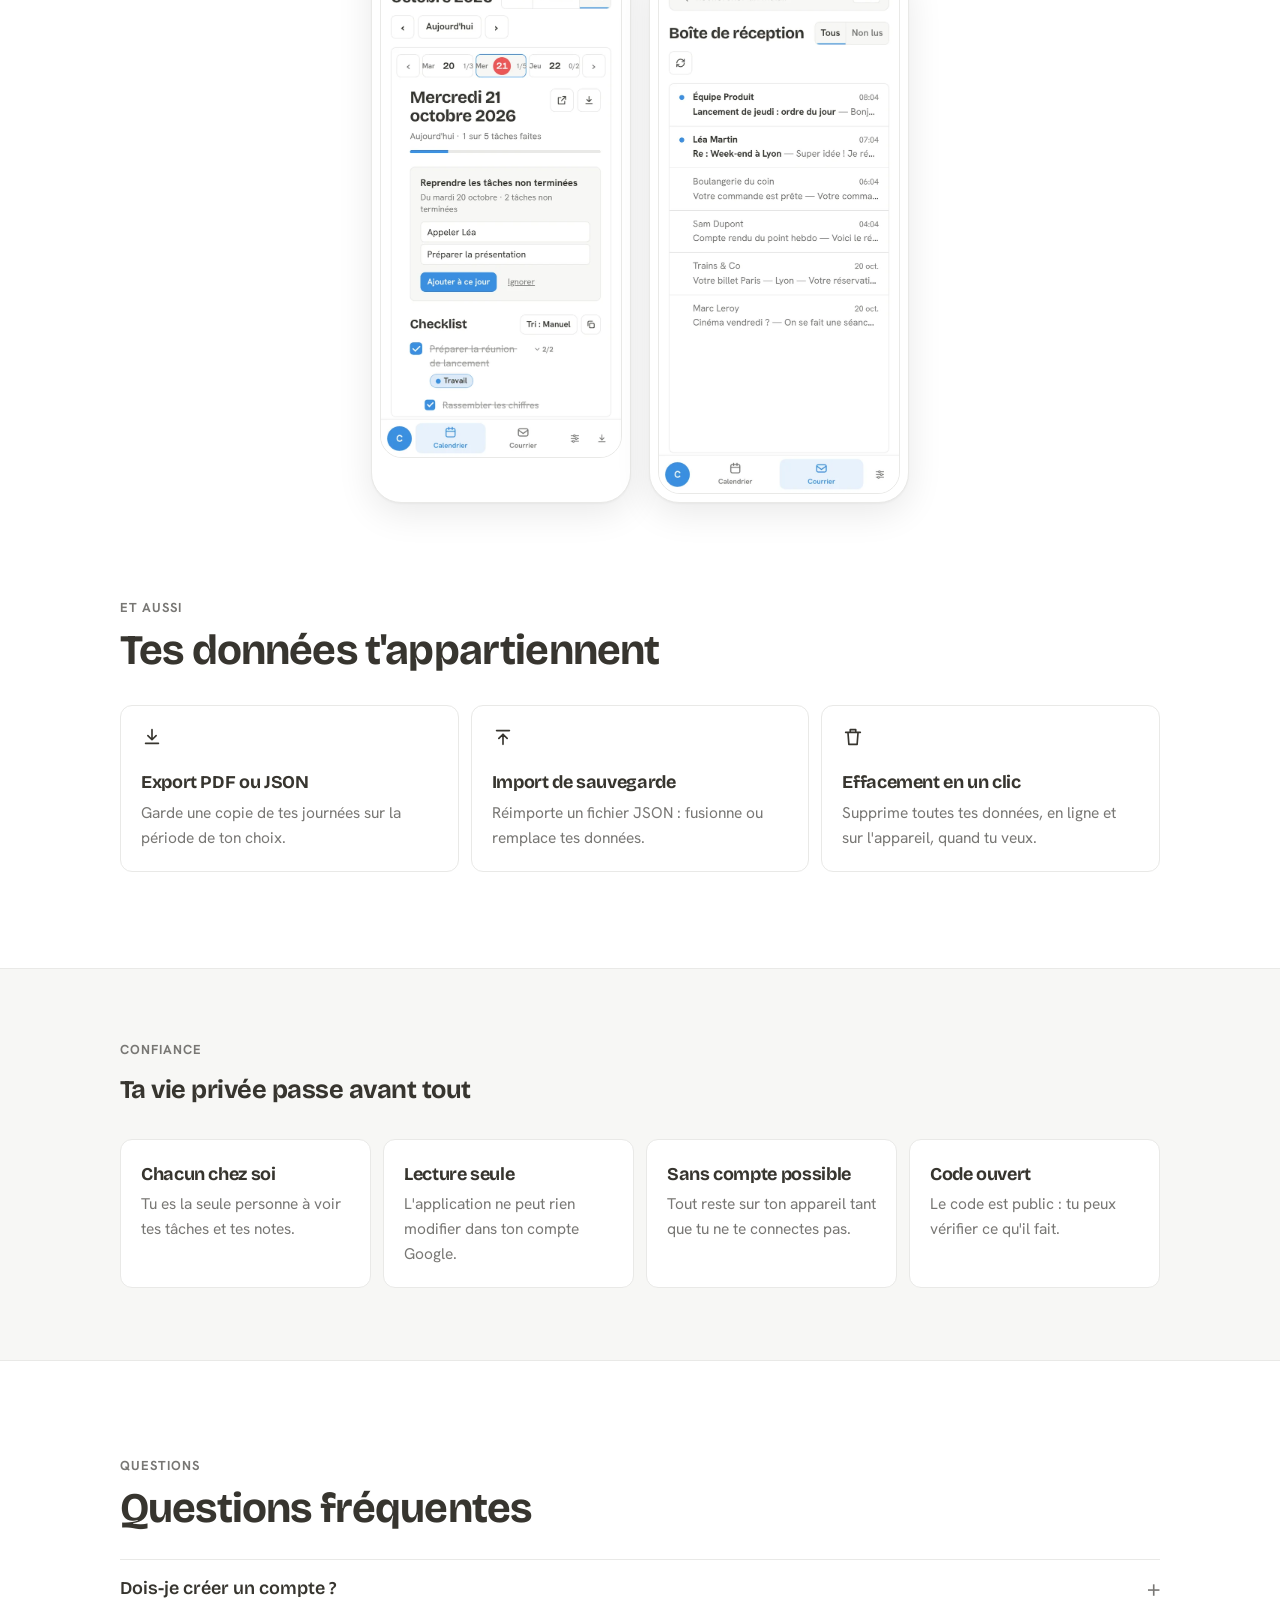
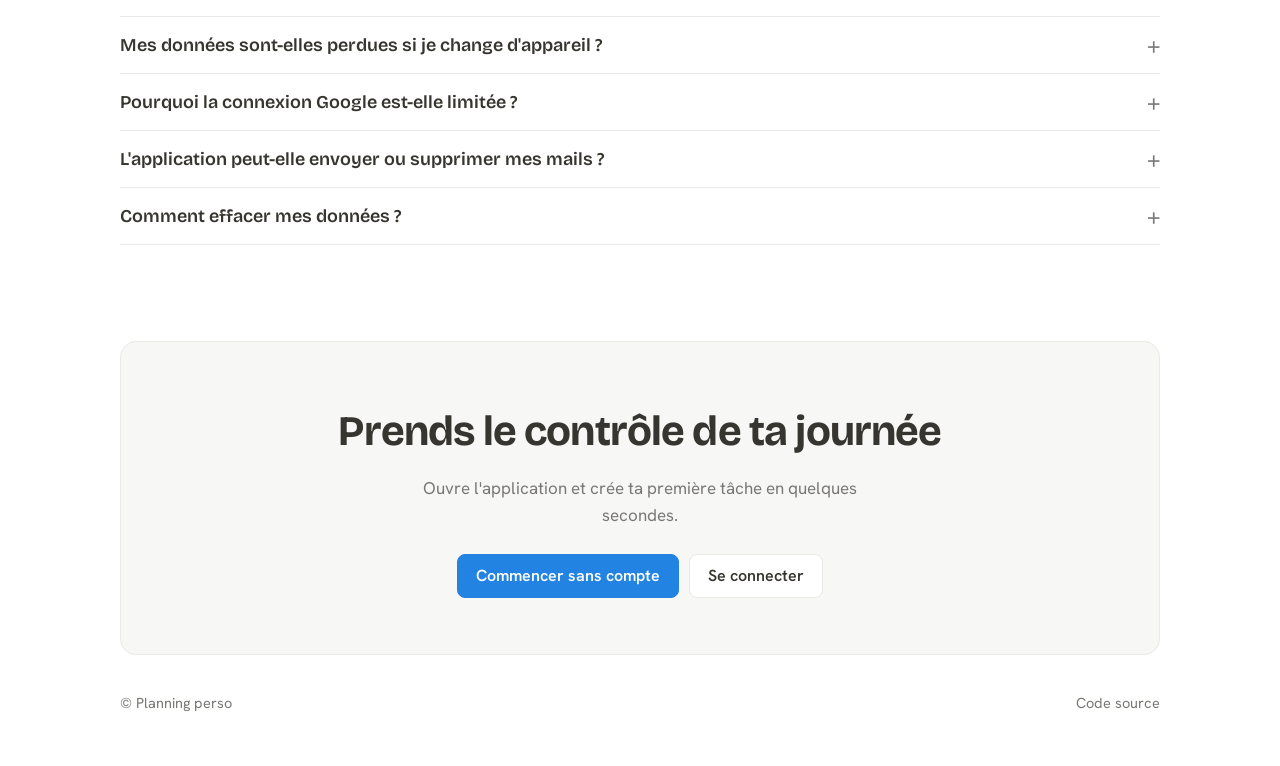
==== commit 5b0067db: "Landing et connexion refaites au style de l'application, avec de vraies captures d'écran Co-Authored" ====
--- a/home/index.html
+++ b/home/index.html
@@ -5,199 +5,225 @@
 <meta name="viewport" content="width=device-width, initial-scale=1, viewport-fit=cover">
 <title>Planning perso — tes tâches, ton calendrier et ton courrier</title>
 <meta name="description" content="Planning perso réunit tes tâches, ton calendrier, tes réunions Google et tes mails dans une seule page simple. Gratuit.">
-<link rel="stylesheet" href="https://fonts.googleapis.com/css2?family=Bricolage+Grotesque:opsz,wght@12..96,600;12..96,700;12..96,800&family=Hanken+Grotesk:wght@400;500;600;700&display=swap">
+<link rel="stylesheet" href="https://fonts.googleapis.com/css2?family=Bricolage+Grotesque:opsz,wght@12..96,600;12..96,700&family=Hanken+Grotesk:wght@400;500;600;700&display=swap">
 <style>
-:root{--bg:#fbfaf8;--surface:#fff;--ink:#2b2a27;--muted:#6f6d68;--line:#e8e6e1;--accent:#2383e2;--accent-soft:#e8f2fd;--today:#eb5757;--dark:#1f1e1c;--on-dark:#f4f3ef;--shadow:0 1px 2px rgba(30,25,15,.05),0 12px 40px rgba(30,25,15,.10);--d:"Bricolage Grotesque","Trebuchet MS",system-ui,sans-serif;--b:"Hanken Grotesk",system-ui,-apple-system,"Segoe UI",sans-serif}
-@media (prefers-color-scheme:dark){:root{--bg:#161615;--surface:#1f1f1d;--ink:#f1f0ec;--muted:#a09e98;--line:#34332f;--accent:#4a9df0;--accent-soft:#1c2c3e;--dark:#0f0f0e;--on-dark:#f1f0ec;--shadow:0 1px 2px rgba(0,0,0,.4),0 12px 40px rgba(0,0,0,.45)}}
+:root{--bg:#ffffff;--surface:#ffffff;--ink:#37352f;--muted:#787774;--line:#e9e9e7;--hover:#f7f7f5;--accent:#2383e2;--on-accent:#fff;--today:#eb5757;--soft:#f7f7f5;--shadow:0 1px 2px rgba(15,15,15,.04),0 10px 36px rgba(15,15,15,.09);--font-display:"Bricolage Grotesque","Trebuchet MS",system-ui,sans-serif;--font-body:"Hanken Grotesk",system-ui,-apple-system,"Segoe UI",sans-serif}
+@media (prefers-color-scheme:dark){:root{--bg:#191919;--surface:#202020;--ink:#ebebea;--muted:#9b9b9b;--line:#313131;--hover:#2b2b2b;--accent:#2f8ae6;--soft:#202020;--shadow:0 1px 2px rgba(0,0,0,.4),0 10px 36px rgba(0,0,0,.45)}}
 *{box-sizing:border-box}
 html{scroll-behavior:smooth}
-body{margin:0;font:17px/1.55 var(--b);background:var(--bg);color:var(--ink);-webkit-text-size-adjust:100%}
+body{margin:0;background:var(--bg);color:var(--ink);font:17px/1.6 var(--font-body);-webkit-text-size-adjust:100%}
 a{color:inherit}
-.wrap{max-width:1040px;margin:0 auto;padding:0 20px}
-h1,h2,h3{font-family:var(--d);letter-spacing:-.02em;margin:0}
-.btn{display:inline-flex;align-items:center;justify-content:center;gap:10px;font:600 16px var(--b);padding:14px 24px;border-radius:14px;border:1.5px solid var(--ink);text-decoration:none;cursor:pointer;transition:transform .15s,box-shadow .15s,background .15s}
-.btn:hover{transform:translateY(-1px)}
-.btn:focus-visible{outline:3px solid var(--accent);outline-offset:3px}
-.btn.main{background:var(--ink);color:var(--bg)}
-.btn.main:hover{box-shadow:0 8px 24px rgba(30,25,15,.25)}
-.btn.alt{background:transparent;color:var(--ink)}
-.btn.alt:hover{background:var(--surface)}
-.btn.small{padding:9px 16px;font-size:14.5px;border-radius:11px}
-.btn svg{width:20px;height:20px;flex:none}
-/* haut de page */
-.top{display:flex;align-items:center;justify-content:space-between;padding:20px 0}
-.brand{display:flex;align-items:center;gap:10px;font:700 20px var(--d);text-decoration:none;letter-spacing:-.01em}
-.logo{width:30px;height:30px;border-radius:9px;background:var(--ink);display:grid;place-items:center}
-.logo svg{width:18px;height:18px;stroke:var(--bg)}
+img{display:block;max-width:100%;height:auto}
+.wrap{max-width:1080px;margin:0 auto;padding:0 20px}
+h1,h2,h3{font-family:var(--font-display);margin:0;letter-spacing:-.02em;font-weight:700}
+/* boutons : mêmes que dans l'application */
+.btn{display:inline-flex;align-items:center;justify-content:center;gap:9px;min-height:44px;padding:9px 18px;background:var(--surface);color:var(--ink);border:1px solid var(--line);border-radius:8px;font:600 16px var(--font-body);text-decoration:none;cursor:pointer;transition:background .15s,filter .15s}
+.btn:hover{background:var(--hover)}
+.btn:focus-visible{outline:2px solid var(--accent);outline-offset:2px}
+.btn.primary{background:var(--accent);border-color:var(--accent);color:var(--on-accent)}
+.btn.primary:hover{filter:brightness(.94);background:var(--accent)}
+.btn.sm{min-height:36px;padding:5px 14px;font-size:15px}
+.btn svg{width:18px;height:18px;flex:none}
+/* haut */
+.top{position:sticky;top:0;z-index:5;background:color-mix(in srgb,var(--bg) 88%,transparent);backdrop-filter:saturate(1.4) blur(10px);border-bottom:1px solid transparent}
+.top .in{display:flex;align-items:center;justify-content:space-between;height:64px}
+.brand{display:flex;align-items:center;gap:10px;text-decoration:none;font:700 19px var(--font-display);letter-spacing:-.01em}
+.mark{width:28px;height:28px;border-radius:8px;background:var(--accent);display:grid;place-items:center}
+.mark svg{width:16px;height:16px;stroke:#fff;fill:none;stroke-width:2.4;stroke-linecap:round;stroke-linejoin:round}
+.nav{display:flex;gap:8px;align-items:center}
+.nav .link{display:none;color:var(--muted);text-decoration:none;font-weight:600;font-size:15px;padding:6px 10px}
+.nav .link:hover{color:var(--ink)}
+@media(min-width:760px){.nav .link{display:inline}}
 /* héros */
-.hero{position:relative;padding:48px 0 24px;text-align:center}
-.hero::before{content:"";position:absolute;inset:-120px -20px auto -20px;height:560px;background:radial-gradient(60% 60% at 20% 20%,rgba(35,131,226,.16),transparent 70%),radial-gradient(50% 55% at 85% 10%,rgba(235,87,87,.14),transparent 70%);z-index:-1;pointer-events:none}
-.pill{display:inline-block;font:600 13.5px var(--b);padding:6px 14px;border-radius:99px;background:var(--accent-soft);color:var(--accent);margin-bottom:22px}
-.hero h1{font-size:clamp(36px,7.4vw,68px);line-height:1.02;font-weight:800;max-width:14ch;margin:0 auto 20px}
-.hero h1 em{font-style:normal;background:linear-gradient(100deg,var(--accent),var(--today));-webkit-background-clip:text;background-clip:text;color:transparent}
-.lead{font-size:clamp(17px,2.6vw,20px);color:var(--muted);max-width:600px;margin:0 auto 30px}
-.ctas{display:flex;gap:12px;justify-content:center;flex-wrap:wrap}
-.note{font-size:14px;color:var(--muted);margin:14px 0 0}
-/* maquette */
-.mock{margin:48px auto 0;max-width:880px;background:var(--surface);border:1px solid var(--line);border-radius:20px;box-shadow:var(--shadow);overflow:hidden;text-align:left}
-.mock .bar{display:flex;align-items:center;gap:7px;padding:12px 16px;border-bottom:1px solid var(--line)}
-.mock .bar i{width:10px;height:10px;border-radius:50%;background:var(--line)}
-.mock .bar span{margin-left:10px;font-size:13px;color:var(--muted)}
-.mock .body{display:grid;grid-template-columns:1fr;gap:0}
-@media(min-width:760px){.mock .body{grid-template-columns:1.25fr 1fr}}
-.mock .cal{padding:18px;border-bottom:1px solid var(--line)}
-@media(min-width:760px){.mock .cal{border-bottom:0;border-right:1px solid var(--line)}}
-.mock h4{font:700 22px var(--d);margin:0 0 12px;letter-spacing:-.02em}
-.week{display:grid;grid-template-columns:repeat(7,1fr);gap:6px;font-size:12px;color:var(--muted);text-align:center}
-.week b{display:block;font:600 15px var(--d);color:var(--ink);margin-top:4px;padding:5px 0;border-radius:99px}
-.week b.today{background:var(--today);color:#fff}
-.week .dots{display:flex;justify-content:center;gap:3px;height:6px;margin-top:4px}
-.week .dots u{width:6px;height:6px;border-radius:50%;background:var(--accent);display:block}
-.week .dots u.r{background:var(--today)}
-.mock .meet{margin-top:18px;border-left:3px solid var(--accent);background:var(--accent-soft);border-radius:8px;padding:9px 12px;font-size:14px}
-.mock .meet small{display:block;color:var(--muted);font-size:12.5px}
-.mock .day{padding:18px}
-.task{display:flex;align-items:center;gap:10px;padding:9px 0;border-bottom:1px solid var(--line);font-size:15px}
-.task:last-of-type{border-bottom:0}
-.chk{width:18px;height:18px;border-radius:6px;border:1.7px solid var(--muted);flex:none;display:grid;place-items:center}
-.task.done{color:var(--muted);text-decoration:line-through}
-.task.done .chk{background:var(--accent);border-color:var(--accent)}
-.task.done .chk svg{width:11px;height:11px;stroke:#fff}
-.tag{margin-left:auto;font:600 11.5px var(--b);padding:3px 9px;border-radius:99px;white-space:nowrap}
-.t1{background:#fde8e8;color:#b83a3a}.t2{background:#e4f3e8;color:#2c7a45}.t3{background:#e8effd;color:#2f5fb8}
-@media(prefers-color-scheme:dark){.t1{background:#3a2323;color:#ff9a9a}.t2{background:#1f3326;color:#8fd6a4}.t3{background:#1f2b40;color:#9bbcff}}
+.hero{padding:64px 0 0;text-align:center}
+.tagline{display:inline-flex;align-items:center;gap:8px;font:600 14px var(--font-body);color:var(--muted);border:1px solid var(--line);border-radius:99px;padding:5px 14px 5px 10px;margin-bottom:24px;background:var(--surface)}
+.tagline i{width:8px;height:8px;border-radius:50%;background:var(--today)}
+.hero h1{font-size:clamp(38px,7.2vw,72px);line-height:1.02;max-width:15ch;margin:0 auto 20px}
+.lead{font-size:clamp(17px,2.4vw,20px);color:var(--muted);max-width:620px;margin:0 auto 30px}
+.ctas{display:flex;gap:10px;justify-content:center;flex-wrap:wrap}
+.hint{font-size:14px;color:var(--muted);margin:14px 0 0}
+/* fenêtres de capture */
+.win{background:var(--surface);border:1px solid var(--line);border-radius:12px;box-shadow:var(--shadow);overflow:hidden}
+.win .bar{display:flex;gap:6px;align-items:center;padding:10px 14px;border-bottom:1px solid var(--line);background:var(--soft)}
+.win .bar i{width:10px;height:10px;border-radius:50%;background:var(--line)}
+.win img{width:100%}
+.hero .win{margin:52px auto 0;max-width:1000px;text-align:left}
+.fade{position:relative}
+.fade::after{content:"";position:absolute;left:0;right:0;bottom:0;height:90px;background:linear-gradient(transparent,var(--surface));pointer-events:none}
 /* sections */
-section.s{padding:84px 0 0}
-.eyebrow{font:700 13px var(--b);letter-spacing:.09em;text-transform:uppercase;color:var(--accent);margin-bottom:10px}
-.s h2{font-size:clamp(28px,5vw,42px);line-height:1.08;font-weight:800;max-width:20ch}
-.s .sub{color:var(--muted);max-width:56ch;margin:14px 0 0}
-.grid{display:grid;gap:16px;grid-template-columns:repeat(auto-fit,minmax(280px,1fr));margin-top:36px}
-.card{background:var(--surface);border:1px solid var(--line);border-radius:18px;padding:24px;transition:transform .2s,box-shadow .2s}
-.card:hover{transform:translateY(-3px);box-shadow:var(--shadow)}
-.ico{width:46px;height:46px;border-radius:13px;display:grid;place-items:center;margin-bottom:16px}
-.ico svg{width:24px;height:24px;fill:none;stroke:currentColor;stroke-width:1.9;stroke-linecap:round;stroke-linejoin:round}
-.i1{background:#e8f2fd;color:#2383e2}.i2{background:#fdecec;color:#e04a4a}.i3{background:#e6f5ea;color:#2c7a45}.i4{background:#fff2dc;color:#b7791f}.i5{background:#efe9fb;color:#7a4fd1}.i6{background:#e5f3f4;color:#1f7f86}
-@media(prefers-color-scheme:dark){.i1{background:#1c2c3e}.i2{background:#3a2323}.i3{background:#1f3326}.i4{background:#3a2f1a}.i5{background:#2a2340}.i6{background:#1a3436}}
-.card h3{font-size:19px;margin-bottom:6px}
+.sec{padding:96px 0 0}
+.kicker{font:700 13px var(--font-body);letter-spacing:.08em;text-transform:uppercase;color:var(--muted);margin-bottom:12px}
+.sec h2{font-size:clamp(28px,4.6vw,42px);line-height:1.08}
+.sec p.lede{color:var(--muted);margin:14px 0 0;max-width:52ch}
+.row{display:grid;gap:36px;align-items:center}
+@media(min-width:880px){.row{grid-template-columns:1fr 1.35fr;gap:56px}.row.rev{grid-template-columns:1.35fr 1fr}.row.rev .txt{order:2}}
+.ticks{list-style:none;margin:22px 0 0;padding:0;display:grid;gap:10px}
+.ticks li{display:flex;gap:10px;align-items:flex-start;color:var(--ink);font-size:16px}
+.ticks svg{width:20px;height:20px;flex:none;margin-top:3px;stroke:var(--accent);fill:none;stroke-width:2.4;stroke-linecap:round;stroke-linejoin:round}
+.chips{display:flex;gap:8px;flex-wrap:wrap;margin-top:18px}
+.chip{display:inline-flex;align-items:center;gap:7px;border:1px solid var(--line);border-radius:99px;padding:3px 12px;font:600 13.5px var(--font-body);background:var(--surface)}
+.chip i{width:9px;height:9px;border-radius:50%}
+/* mobile */
+.phones{display:flex;gap:18px;justify-content:center;flex-wrap:wrap}
+.phone{width:min(260px,44vw);border:1px solid var(--line);border-radius:30px;padding:8px;background:var(--surface);box-shadow:var(--shadow)}
+.phone img{border-radius:22px;border:1px solid var(--line)}
+.phone.low{margin-top:36px}
+@media(max-width:560px){.phone.low{margin-top:0}}
+/* petites cartes */
+.cards{display:grid;gap:12px;grid-template-columns:repeat(auto-fit,minmax(250px,1fr));margin-top:32px}
+.card{border:1px solid var(--line);border-radius:12px;padding:20px;background:var(--surface)}
+.card svg{width:22px;height:22px;stroke:var(--ink);fill:none;stroke-width:1.8;stroke-linecap:round;stroke-linejoin:round;margin-bottom:12px}
+.card h3{font-size:18px;margin-bottom:4px}
 .card p{margin:0;color:var(--muted);font-size:15.5px}
-.steps{list-style:none;margin:36px 0 0;padding:0;display:grid;gap:16px;grid-template-columns:repeat(auto-fit,minmax(250px,1fr));counter-reset:n}
-.steps li{counter-increment:n;background:var(--surface);border:1px solid var(--line);border-radius:18px;padding:24px;position:relative}
-.steps li::before{content:counter(n);display:grid;place-items:center;width:34px;height:34px;border-radius:50%;background:var(--ink);color:var(--bg);font:700 16px var(--d);margin-bottom:14px}
-.steps b{font:700 18px var(--d);display:block;margin-bottom:4px}
-.steps span{color:var(--muted);font-size:15.5px}
-/* bande sombre */
-.dark{margin-top:84px;background:var(--dark);color:var(--on-dark);padding:70px 0}
-.dark .eyebrow{color:#7cb8f5}
-.dark h2{max-width:18ch;font-size:clamp(28px,5vw,42px);font-weight:800;line-height:1.08}
-.dark ul{list-style:none;padding:0;margin:30px 0 0;display:grid;gap:14px;grid-template-columns:repeat(auto-fit,minmax(240px,1fr))}
-.dark li{padding:18px 20px;border:1px solid rgba(255,255,255,.14);border-radius:16px;color:#d8d6d0;font-size:15.5px}
-.dark li b{display:block;color:var(--on-dark);font:700 17px var(--d);margin-bottom:4px}
-/* FAQ */
-details{border-bottom:1px solid var(--line);padding:18px 0}
+/* confiance */
+.trust{margin-top:96px;background:var(--soft);border-top:1px solid var(--line);border-bottom:1px solid var(--line);padding:72px 0}
+.trust .cards{margin-top:28px}
+.trust .card{background:var(--bg)}
+/* faq */
+details{border-bottom:1px solid var(--line);padding:16px 0}
 details:first-of-type{border-top:1px solid var(--line)}
-summary{cursor:pointer;font:700 18px var(--d);list-style:none;display:flex;justify-content:space-between;gap:16px;align-items:center}
+summary{cursor:pointer;font:600 18px var(--font-display);list-style:none;display:flex;justify-content:space-between;gap:16px;align-items:center}
 summary::-webkit-details-marker{display:none}
-summary::after{content:"+";font:500 26px var(--b);color:var(--muted);line-height:1}
+summary::after{content:"+";font:400 24px var(--font-body);color:var(--muted);line-height:1}
 details[open] summary::after{content:"–"}
 details p{margin:10px 0 0;color:var(--muted);max-width:62ch}
-.faq{margin-top:30px}
-/* appel final */
-.final{margin:84px 0 0;text-align:center;background:linear-gradient(135deg,var(--accent-soft),var(--surface));border:1px solid var(--line);border-radius:28px;padding:56px 20px}
-.final h2{font-size:clamp(28px,5vw,44px);font-weight:800;margin:0 auto 12px;max-width:16ch;line-height:1.06}
-.final p{color:var(--muted);margin:0 auto 26px;max-width:46ch}
-footer{padding:44px 0 56px;color:var(--muted);font-size:14.5px;display:flex;flex-wrap:wrap;gap:8px 22px;justify-content:space-between}
-footer a{text-decoration:none}
-footer a:hover{text-decoration:underline}
+.faq{margin-top:28px}
+/* final */
+.final{margin:96px 0 0;text-align:center;border:1px solid var(--line);border-radius:16px;background:var(--soft);padding:56px 20px}
+.final h2{font-size:clamp(28px,4.6vw,42px);margin-bottom:10px}
+.final p{color:var(--muted);margin:0 auto 24px;max-width:44ch}
+footer{display:flex;flex-wrap:wrap;justify-content:space-between;gap:8px 20px;padding:36px 0 52px;color:var(--muted);font-size:14.5px}
+footer a{text-decoration:none}footer a:hover{text-decoration:underline}
+@media(max-width:520px){.hero{padding-top:40px}.sec{padding-top:72px}.ctas .btn{width:100%}.hero .win{margin-top:36px}}
 @media(prefers-reduced-motion:reduce){*{transition:none!important;scroll-behavior:auto!important}}
-@media(max-width:520px){.btn{width:100%}.top .btn{width:auto}}
 </style>
 </head>
 <body>
+<header class="top"><div class="wrap in">
+  <a class="brand" href="./"><span class="mark"><svg viewBox="0 0 24 24" aria-hidden="true"><path d="M5 12.5l4.2 4.2L19 7"/></svg></span>Planning perso</a>
+  <nav class="nav" aria-label="Navigation">
+    <a class="link" href="#fonctions">Fonctions</a>
+    <a class="link" href="#mobile">Mobile</a>
+    <a class="link" href="#faq">Questions</a>
+    <a class="btn sm" href="connexion/">Se connecter</a>
+    <a class="btn sm primary" href="../">Ouvrir l'app</a>
+  </nav>
+</div></header>
+
+<main>
 <div class="wrap">
-  <header class="top">
-    <a class="brand" href="./"><span class="logo"><svg viewBox="0 0 24 24" fill="none" stroke-width="2.4" stroke-linecap="round" stroke-linejoin="round" aria-hidden="true"><path d="M5 13l4 4L19 7"/></svg></span>Planning perso</a>
-    <a class="btn alt small" href="connexion/">Se connecter</a>
-  </header>
-
   <section class="hero">
-    <span class="pill">Gratuit · Sans pub · Sans installation</span>
-    <h1>Ta journée, <em>enfin</em> au même endroit.</h1>
-    <p class="lead">Tes tâches, ton calendrier, tes réunions Google et tes mails dans une seule page simple. Sur téléphone comme sur ordinateur.</p>
+    <span class="tagline"><i></i>Gratuit · Sans pub · Sans installation</span>
+    <h1>Ta journée, tes tâches et ton courrier au même endroit.</h1>
+    <p class="lead">Un calendrier simple, une checklist par jour, tes réunions Google et tes mails Gmail. Sur téléphone comme sur ordinateur.</p>
     <div class="ctas">
-      <a class="btn main" href="../">Commencer sans compte</a>
-      <a class="btn alt" href="connexion/"><svg viewBox="0 0 24 24" aria-hidden="true"><path fill="#4285F4" d="M23 12.27c0-.8-.07-1.56-.2-2.3H12v4.35h6.17a5.3 5.3 0 0 1-2.3 3.47v2.88h3.72C21.8 18.7 23 15.76 23 12.27z"/><path fill="#34A853" d="M12 24c3.1 0 5.7-1.03 7.6-2.8l-3.73-2.88c-1.03.7-2.35 1.1-3.87 1.1-2.98 0-5.5-2.02-6.4-4.73H1.76v2.97A11.5 11.5 0 0 0 12 24z"/><path fill="#FBBC05" d="M5.6 14.69a6.9 6.9 0 0 1 0-4.38V7.34H1.76a11.5 11.5 0 0 0 0 10.32l3.84-2.97z"/><path fill="#EA4335" d="M12 4.58c1.68 0 3.2.58 4.38 1.71l3.28-3.28A11.1 11.1 0 0 0 12 0 11.5 11.5 0 0 0 1.76 7.34L5.6 10.3C6.5 7.6 9.02 4.58 12 4.58z"/></svg>Se connecter avec Google</a>
-    </div>
-    <p class="note">Sans compte, tout reste sur ton appareil.</p>
-
-    <div class="mock" aria-hidden="true">
-      <div class="bar"><i></i><i></i><i></i><span>Planning perso</span></div>
-      <div class="body">
-        <div class="cal">
-          <h4>19–25 octobre</h4>
-          <div class="week">
-            <div>LUN<b>19</b><div class="dots"><u></u></div></div>
-            <div>MAR<b>20</b><div class="dots"><u></u><u class="r"></u></div></div>
-            <div>MER<b class="today">21</b><div class="dots"><u></u><u></u><u class="r"></u></div></div>
-            <div>JEU<b>22</b><div class="dots"></div></div>
-            <div>VEN<b>23</b><div class="dots"><u class="r"></u></div></div>
-            <div>SAM<b>24</b><div class="dots"></div></div>
-            <div>DIM<b>25</b><div class="dots"></div></div>
-          </div>
-          <div class="meet">Point équipe<small>10:00 – 11:00 · Google Agenda</small></div>
-          <div class="meet" style="border-color:var(--today);background:#fdecec22">Appel client<small>15:30 – 16:00 · Google Agenda</small></div>
+      <a class="btn primary" href="../">Commencer sans compte</a>
+      <a class="btn" href="connexion/"><svg viewBox="0 0 24 24" aria-hidden="true"><path fill="#4285F4" d="M23 12.27c0-.8-.07-1.56-.2-2.3H12v4.35h6.17a5.3 5.3 0 0 1-2.3 3.47v2.88h3.72C21.8 18.7 23 15.76 23 12.27z"/><path fill="#34A853" d="M12 24c3.1 0 5.7-1.03 7.6-2.8l-3.73-2.88c-1.03.7-2.35 1.1-3.87 1.1-2.98 0-5.5-2.02-6.4-4.73H1.76v2.97A11.5 11.5 0 0 0 12 24z"/><path fill="#FBBC05" d="M5.6 14.69a6.9 6.9 0 0 1 0-4.38V7.34H1.76a11.5 11.5 0 0 0 0 10.32l3.84-2.97z"/><path fill="#EA4335" d="M12 4.58c1.68 0 3.2.58 4.38 1.71l3.28-3.28A11.1 11.1 0 0 0 12 0 11.5 11.5 0 0 0 1.76 7.34L5.6 10.3C6.5 7.6 9.02 4.58 12 4.58z"/></svg>Se connecter avec Google</a>
+    </div>
+    <p class="hint">Sans compte, tout reste sur ton appareil.</p>
+    <div class="win"><div class="bar"><i></i><i></i><i></i></div>
+      <div class="fade"><img src="img/semaine.webp" width="1600" height="651" alt="Vue semaine de Planning perso avec les tâches et les réunions de chaque jour"></div>
+    </div>
+  </section>
+
+  <section class="sec" id="fonctions">
+    <div class="row">
+      <div class="txt">
+        <div class="kicker">Calendrier</div>
+        <h2>Ta semaine, d'un seul regard</h2>
+        <p class="lede">Passe du mois à la semaine puis au jour en un clic. Tes tâches et tes réunions Google sont réunies dans la même grille.</p>
+        <ul class="ticks">
+          <li><svg viewBox="0 0 24 24"><path d="M5 12.5l4.2 4.2L19 7"/></svg>Vues mois, semaine et jour</li>
+          <li><svg viewBox="0 0 24 24"><path d="M5 12.5l4.2 4.2L19 7"/></svg>Tes réunions Google Agenda à côté de tes tâches</li>
+          <li><svg viewBox="0 0 24 24"><path d="M5 12.5l4.2 4.2L19 7"/></svg>Le jour d'aujourd'hui toujours repéré</li>
+        </ul>
+      </div>
+      <div class="win"><img src="img/mois.webp" width="1600" height="868" loading="lazy" alt="Vue mois de Planning perso"></div>
+    </div>
+  </section>
+
+  <section class="sec">
+    <div class="row rev">
+      <div class="txt">
+        <div class="kicker">Ta journée</div>
+        <h2>Une checklist qui avance avec toi</h2>
+        <p class="lede">Découpe en sous-tâches, classe avec des étiquettes colorées, ajoute une note. Les tâches non terminées de la veille se reprennent en un clic.</p>
+        <div class="chips">
+          <span class="chip"><i style="background:#3b8fe0"></i>Travail</span>
+          <span class="chip"><i style="background:#4caf7d"></i>Perso</span>
+          <span class="chip"><i style="background:#d9a521"></i>Courses</span>
+          <span class="chip"><i style="background:#e5534b"></i>Urgent</span>
         </div>
-        <div class="day">
-          <h4>Aujourd'hui</h4>
-          <div class="task done"><span class="chk"><svg viewBox="0 0 24 24" fill="none" stroke-width="3.4" stroke-linecap="round" stroke-linejoin="round"><path d="M5 13l4 4L19 7"/></svg></span>Préparer la réunion<span class="tag t3">Travail</span></div>
-          <div class="task"><span class="chk"></span>Répondre aux mails<span class="tag t1">Urgent</span></div>
-          <div class="task"><span class="chk"></span>Faire les courses<span class="tag t2">Perso</span></div>
-          <div class="task"><span class="chk"></span>Réserver le train<span class="tag t3">Voyage</span></div>
-        </div>
-      </div>
-    </div>
-  </section>
-
-  <section class="s" id="fonctions">
-    <div class="eyebrow">Fonctions</div>
-    <h2>Tout ce qu'il faut pour ta journée</h2>
-    <p class="sub">Simple à prendre en main, rapide à utiliser, sans rien de superflu.</p>
-    <div class="grid">
-      <div class="card"><div class="ico i1"><svg viewBox="0 0 24 24"><rect x="3" y="5" width="18" height="16" rx="3"/><path d="M8 3v4M16 3v4M3 10h18"/></svg></div><h3>Un calendrier clair</h3><p>Vues mois, semaine et jour. Repère tes journées chargées d'un coup d'œil.</p></div>
-      <div class="card"><div class="ico i2"><svg viewBox="0 0 24 24"><path d="M9 11l3 3 8-8"/><path d="M20 12v6a3 3 0 0 1-3 3H7a3 3 0 0 1-3-3V7a3 3 0 0 1 3-3h8"/></svg></div><h3>Des tâches qui avancent</h3><p>Sous-tâches, étiquettes colorées, notes. Coche ce qui est fait.</p></div>
-      <div class="card"><div class="ico i3"><svg viewBox="0 0 24 24"><circle cx="11" cy="11" r="7"/><path d="M21 21l-4.3-4.3"/></svg></div><h3>Une recherche rapide</h3><p>Retrouve une tâche, un jour ou une note en quelques lettres.</p></div>
-      <div class="card"><div class="ico i4"><svg viewBox="0 0 24 24"><rect x="3" y="5" width="18" height="16" rx="3"/><path d="M3 10h18M8 15h4"/></svg></div><h3>Tes réunions Google</h3><p>Tes événements Google Agenda s'affichent à côté de tes tâches.</p></div>
-      <div class="card"><div class="ico i5"><svg viewBox="0 0 24 24"><rect x="3" y="5" width="18" height="14" rx="3"/><path d="M3 8l9 6 9-6"/></svg></div><h3>Ton courrier Gmail</h3><p>Lis tes mails récents sans quitter l'application. Lecture seule.</p></div>
-      <div class="card"><div class="ico i6"><svg viewBox="0 0 24 24"><path d="M12 3v12M7 10l5 5 5-5"/><path d="M4 19h16"/></svg></div><h3>Tes données t'appartiennent</h3><p>Export PDF ou JSON, import d'une sauvegarde, effacement en un clic.</p></div>
-    </div>
-  </section>
-
-  <section class="s">
-    <div class="eyebrow">Comment ça marche</div>
-    <h2>Prêt en trois étapes</h2>
-    <ol class="steps">
-      <li><b>Ouvre la page</b><span>Aucune installation, aucun formulaire. Tu peux commencer tout de suite.</span></li>
-      <li><b>Ajoute tes tâches</b><span>Jour par jour, avec des étiquettes et des notes pour t'y retrouver.</span></li>
-      <li><b>Connecte Google</b><span>Pour retrouver tes données partout, et voir tes réunions et tes mails.</span></li>
-    </ol>
+      </div>
+      <div class="win"><img src="img/jour.webp" width="1600" height="1220" loading="lazy" alt="Page d'une journée avec checklist, sous-tâches et étiquettes"></div>
+    </div>
+  </section>
+
+  <section class="sec">
+    <div class="row">
+      <div class="txt">
+        <div class="kicker">Recherche</div>
+        <h2>Retrouve tout en quelques lettres</h2>
+        <p class="lede">Une seule barre pour chercher dans tes tâches, tes jours, tes étiquettes et tes réunions. Filtre par statut, période ou étiquette.</p>
+        <ul class="ticks">
+          <li><svg viewBox="0 0 24 24"><path d="M5 12.5l4.2 4.2L19 7"/></svg>Raccourci Ctrl + K</li>
+          <li><svg viewBox="0 0 24 24"><path d="M5 12.5l4.2 4.2L19 7"/></svg>Résultats en direct, même avec une partie du mot</li>
+        </ul>
+      </div>
+      <div class="win"><img src="img/recherche.webp" width="1600" height="631" loading="lazy" alt="Recherche avec filtres par statut, période et étiquettes"></div>
+    </div>
+  </section>
+
+  <section class="sec">
+    <div class="row rev">
+      <div class="txt">
+        <div class="kicker">Courrier</div>
+        <h2>Ta boîte Gmail, sans quitter ta page</h2>
+        <p class="lede">Lis tes mails récents, filtre les non lus et ouvre un message pour le lire en entier. Lecture seule : rien n'est envoyé, modifié ni supprimé.</p>
+      </div>
+      <div class="win"><img src="img/courrier.webp" width="1600" height="515" loading="lazy" alt="Boîte de réception Gmail dans Planning perso"></div>
+    </div>
+  </section>
+
+  <section class="sec" id="mobile">
+    <div style="text-align:center;margin-bottom:36px">
+      <div class="kicker">Sur téléphone</div>
+      <h2 style="margin:0 auto;max-width:18ch">Pensé pour ton pouce</h2>
+      <p class="lede" style="margin:14px auto 0">Une barre de navigation en bas de l'écran pour passer du calendrier au courrier. Ajoute le site à ton écran d'accueil pour l'ouvrir comme une application.</p>
+    </div>
+    <div class="phones">
+      <div class="phone"><img src="img/mobile-jour.webp" width="640" height="1385" loading="lazy" alt="Journée sur téléphone"></div>
+      <div class="phone low"><img src="img/mobile-courrier.webp" width="640" height="1385" loading="lazy" alt="Courrier sur téléphone"></div>
+    </div>
+  </section>
+
+  <section class="sec">
+    <div class="kicker">Et aussi</div>
+    <h2>Tes données t'appartiennent</h2>
+    <div class="cards">
+      <div class="card"><svg viewBox="0 0 24 24"><path d="M12 4v11M7.5 10.5L12 15l4.5-4.5M5 19h14"/></svg><h3>Export PDF ou JSON</h3><p>Garde une copie de tes journées sur la période de ton choix.</p></div>
+      <div class="card"><svg viewBox="0 0 24 24"><path d="M12 20V9M7.5 13.5L12 9l4.5 4.5M5 5h14"/></svg><h3>Import de sauvegarde</h3><p>Réimporte un fichier JSON : fusionne ou remplace tes données.</p></div>
+      <div class="card"><svg viewBox="0 0 24 24"><path d="M4 7h16M9 7V4h6v3M6.5 7l1 13h9l1-13"/></svg><h3>Effacement en un clic</h3><p>Supprime toutes tes données, en ligne et sur l'appareil, quand tu veux.</p></div>
+    </div>
   </section>
 </div>
 
-<div class="dark">
+<section class="trust">
   <div class="wrap">
-    <div class="eyebrow">Confiance</div>
+    <div class="kicker">Confiance</div>
     <h2>Ta vie privée passe avant tout</h2>
-    <ul>
-      <li><b>Chacun chez soi</b>Tu es la seule personne à voir tes données.</li>
-      <li><b>Lecture seule</b>L'application ne peut rien modifier dans ton compte Google.</li>
-      <li><b>Tu gardes la main</b>Tu peux tout effacer à tout moment depuis les réglages.</li>
-      <li><b>Code ouvert</b>Le code est public : tu peux vérifier ce qu'il fait.</li>
-    </ul>
+    <div class="cards">
+      <div class="card"><h3>Chacun chez soi</h3><p>Tu es la seule personne à voir tes tâches et tes notes.</p></div>
+      <div class="card"><h3>Lecture seule</h3><p>L'application ne peut rien modifier dans ton compte Google.</p></div>
+      <div class="card"><h3>Sans compte possible</h3><p>Tout reste sur ton appareil tant que tu ne te connectes pas.</p></div>
+      <div class="card"><h3>Code ouvert</h3><p>Le code est public : tu peux vérifier ce qu'il fait.</p></div>
+    </div>
   </div>
-</div>
+</section>
 
 <div class="wrap">
-  <section class="s" id="faq" style="padding-top:70px">
-    <div class="eyebrow">Questions</div>
+  <section class="sec" id="faq">
+    <div class="kicker">Questions</div>
     <h2>Questions fréquentes</h2>
     <div class="faq">
       <details><summary>Dois-je créer un compte ?</summary><p>Non. Tu peux utiliser l'application sans compte : tout reste alors sur ton appareil.</p></details>
@@ -212,15 +238,16 @@
     <h2>Prends le contrôle de ta journée</h2>
     <p>Ouvre l'application et crée ta première tâche en quelques secondes.</p>
     <div class="ctas">
-      <a class="btn main" href="../">Commencer sans compte</a>
-      <a class="btn alt" href="connexion/">Se connecter</a>
+      <a class="btn primary" href="../">Commencer sans compte</a>
+      <a class="btn" href="connexion/">Se connecter</a>
     </div>
   </div>
 
   <footer>
     <span>© Planning perso</span>
-    <span><a href="https://github.com/HugoinTheGit/planning-perso">Code source</a></span>
+    <a href="https://github.com/HugoinTheGit/planning-perso">Code source</a>
   </footer>
 </div>
+</main>
 </body>
 </html>
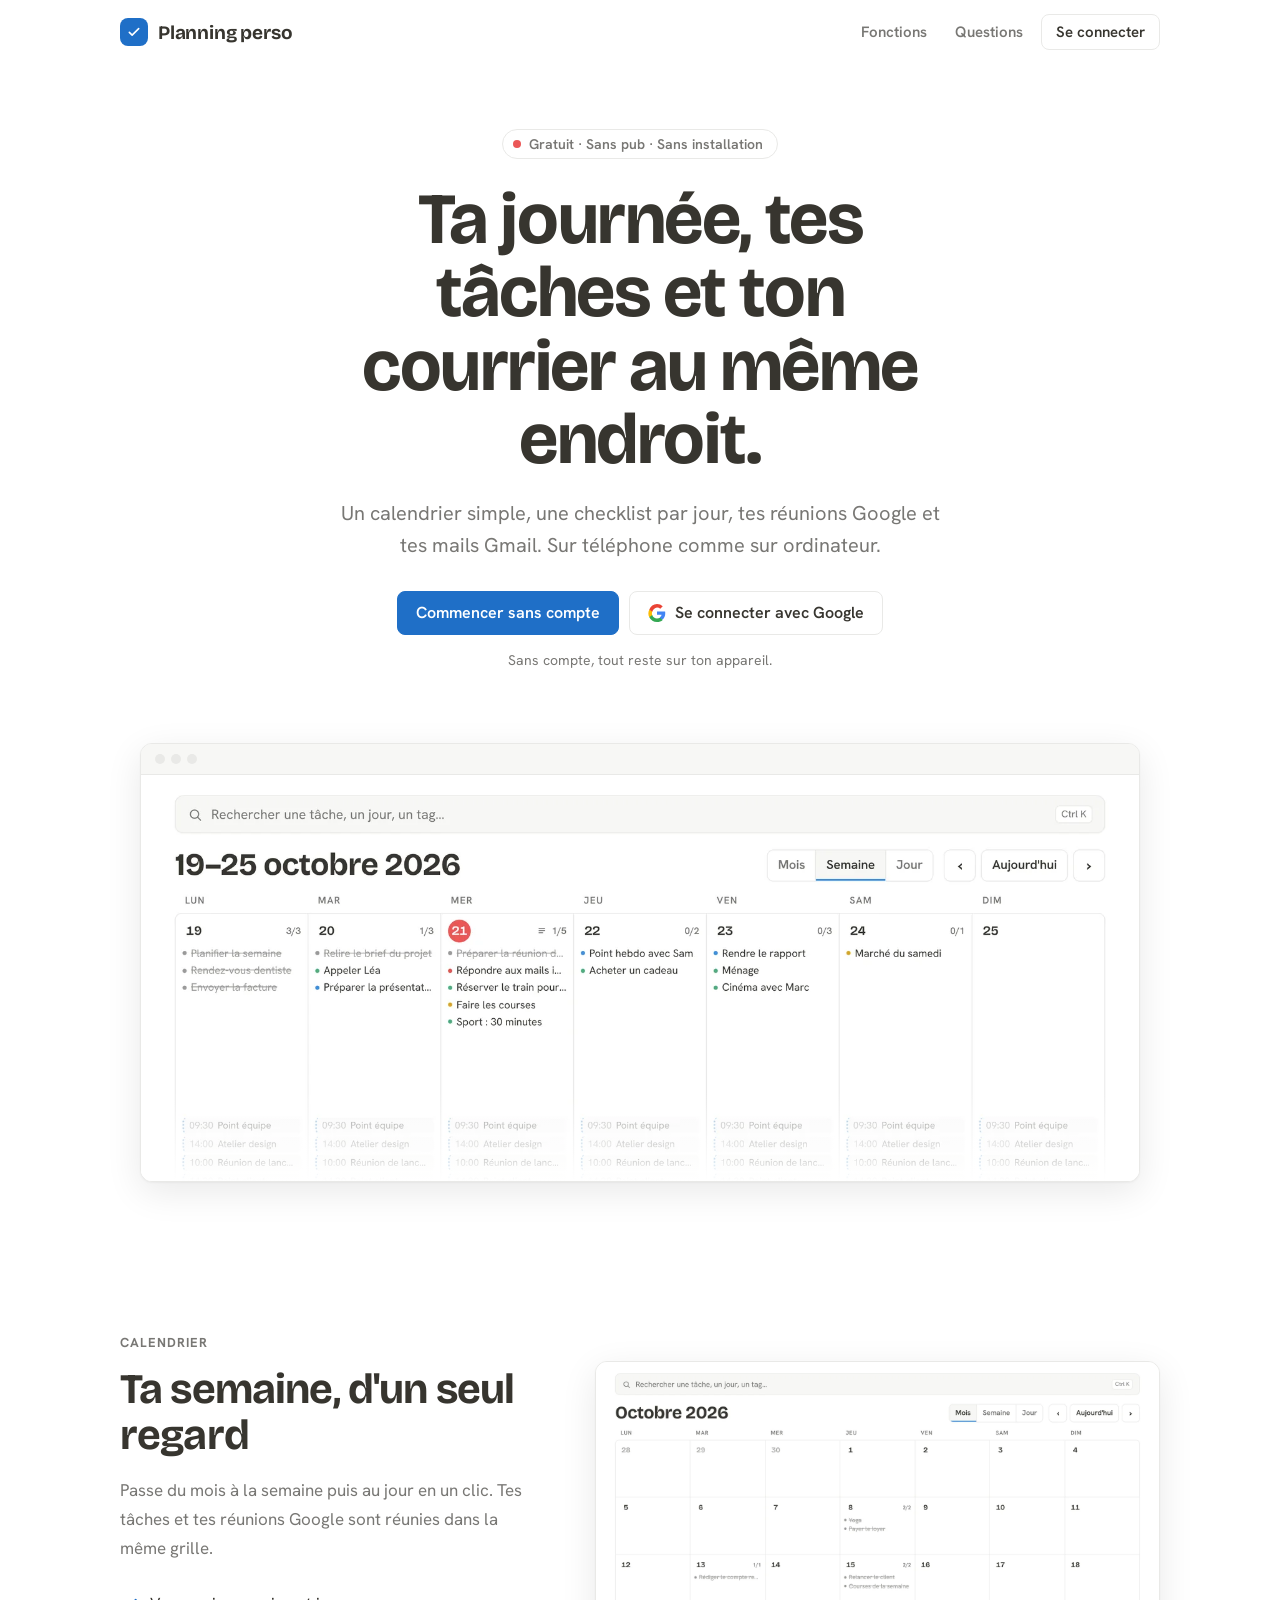
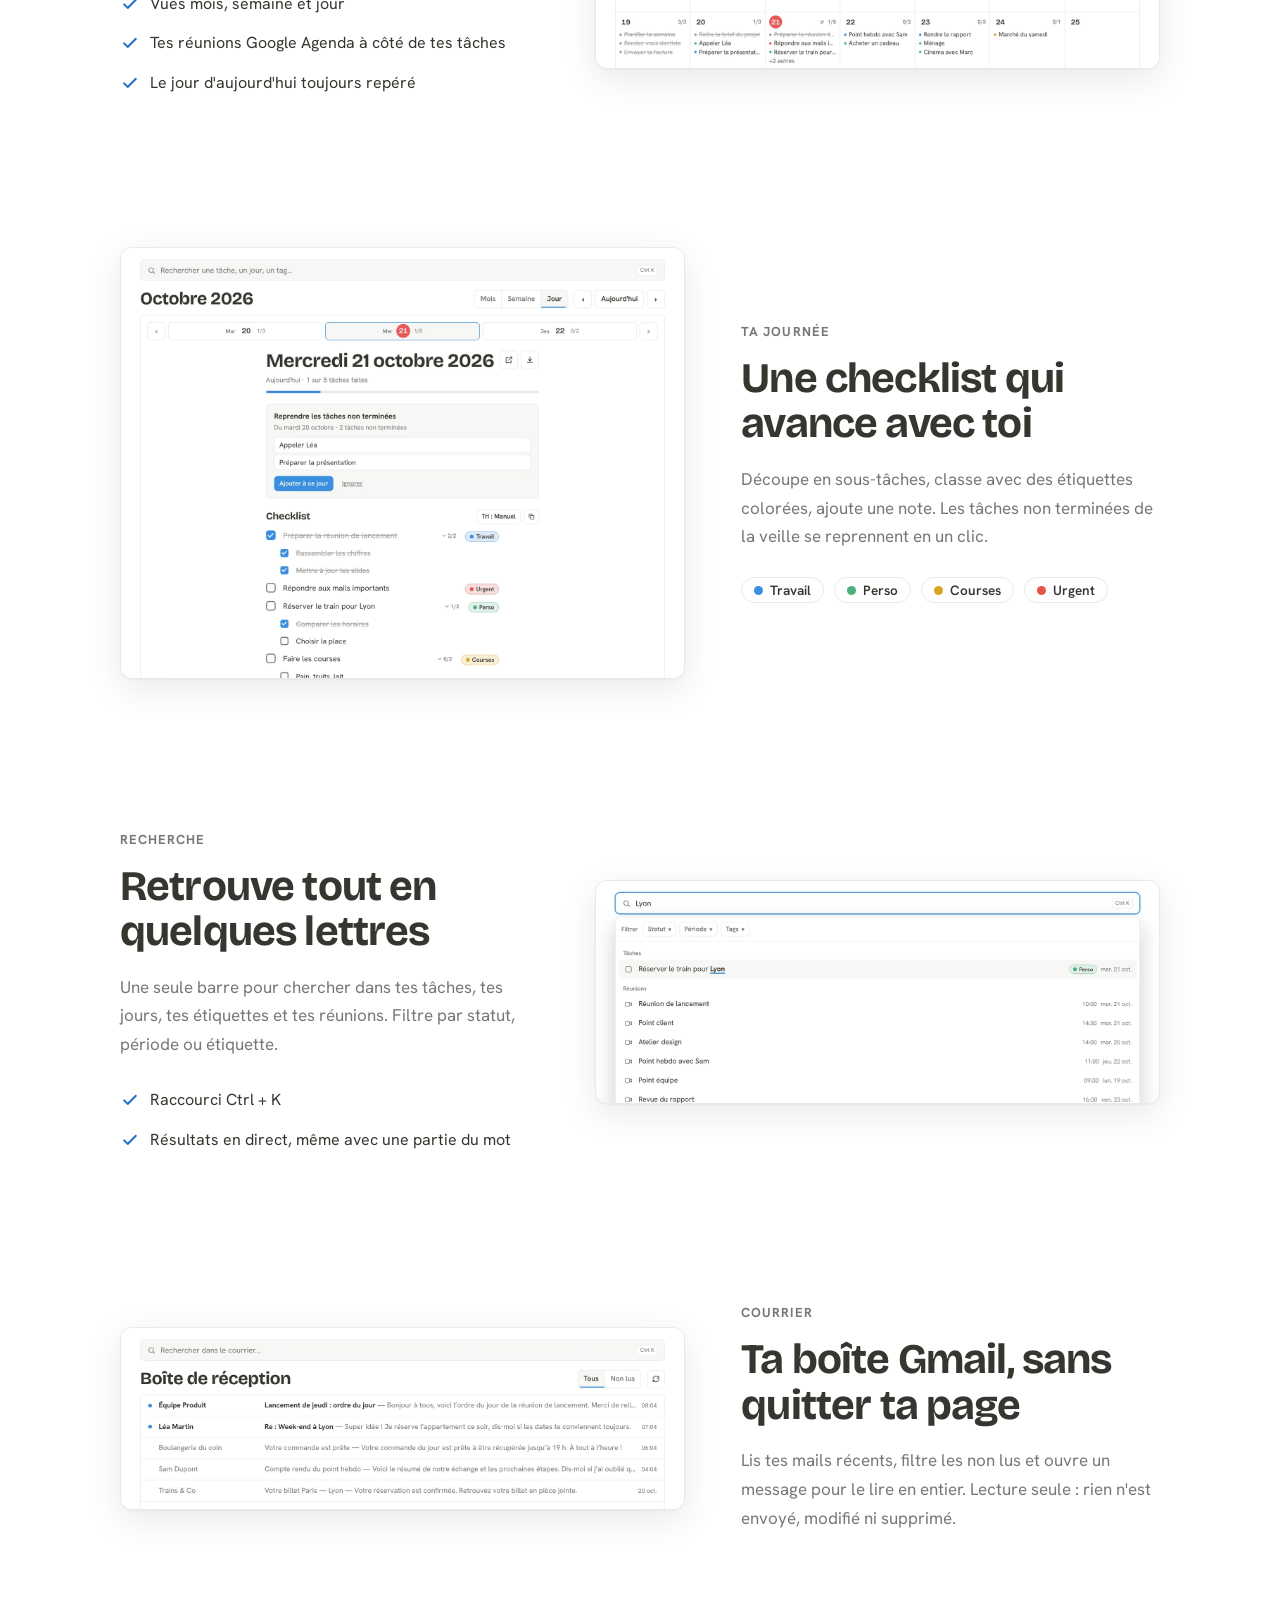
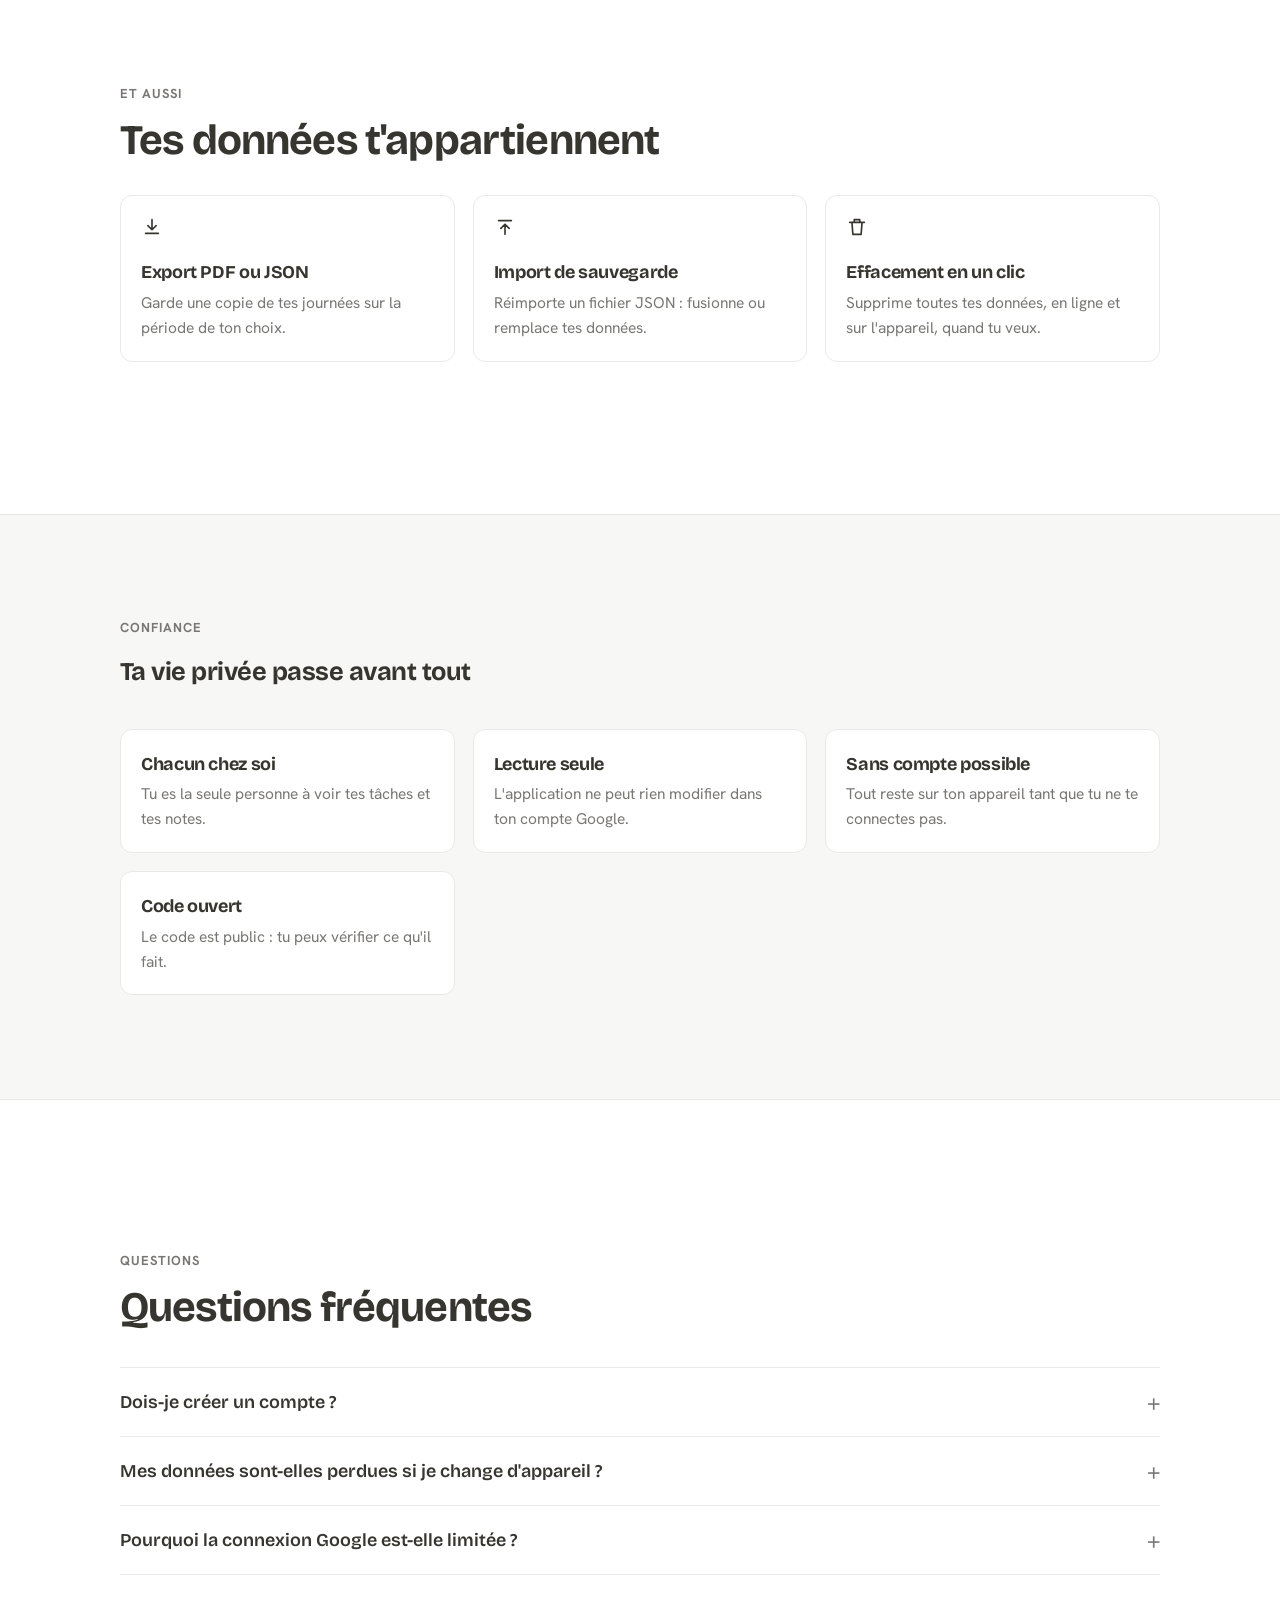
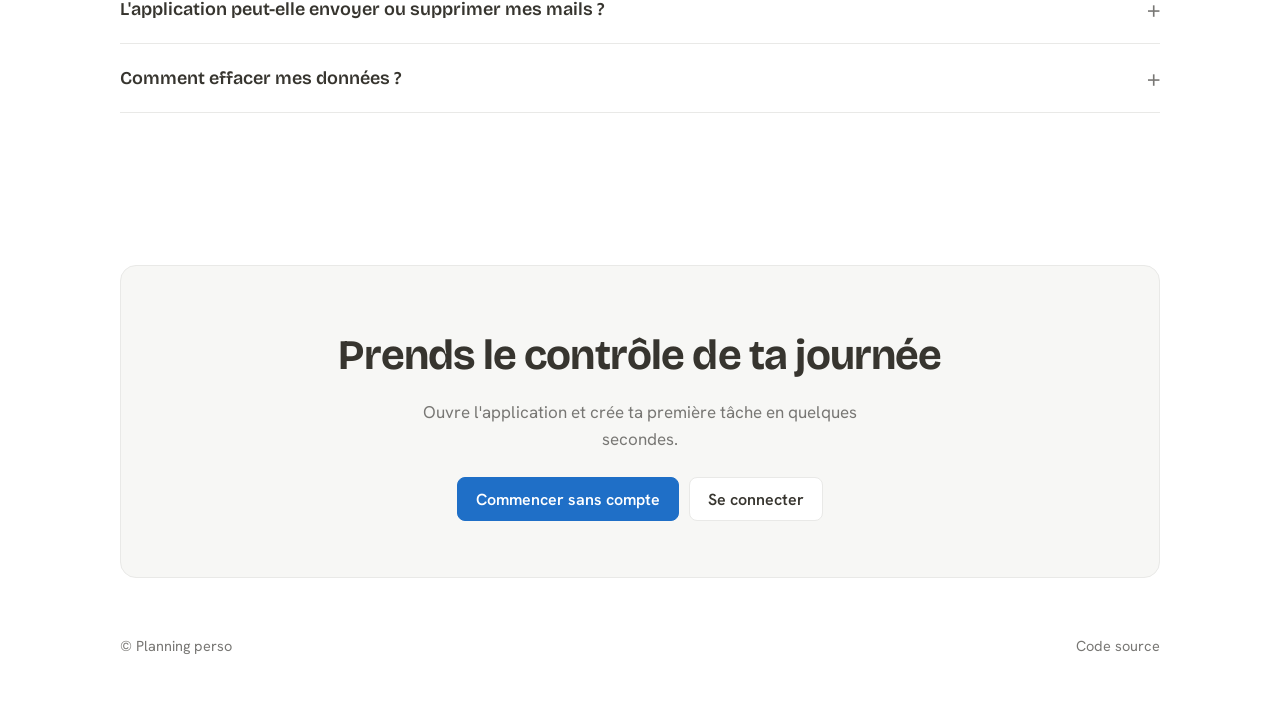
==== commit d40a0a9a: "Landing : bouton et section mobile retirés, plus d'espace entre sections, couleur d'accent animée Co" ====
--- a/home/index.html
+++ b/home/index.html
@@ -6,9 +6,10 @@
 <title>Planning perso — tes tâches, ton calendrier et ton courrier</title>
 <meta name="description" content="Planning perso réunit tes tâches, ton calendrier, tes réunions Google et tes mails dans une seule page simple. Gratuit.">
 <link rel="stylesheet" href="https://fonts.googleapis.com/css2?family=Bricolage+Grotesque:opsz,wght@12..96,600;12..96,700&family=Hanken+Grotesk:wght@400;500;600;700&display=swap">
+<link rel="stylesheet" href="accent.css">
 <style>
-:root{--bg:#ffffff;--surface:#ffffff;--ink:#37352f;--muted:#787774;--line:#e9e9e7;--hover:#f7f7f5;--accent:#2383e2;--on-accent:#fff;--today:#eb5757;--soft:#f7f7f5;--shadow:0 1px 2px rgba(15,15,15,.04),0 10px 36px rgba(15,15,15,.09);--font-display:"Bricolage Grotesque","Trebuchet MS",system-ui,sans-serif;--font-body:"Hanken Grotesk",system-ui,-apple-system,"Segoe UI",sans-serif}
-@media (prefers-color-scheme:dark){:root{--bg:#191919;--surface:#202020;--ink:#ebebea;--muted:#9b9b9b;--line:#313131;--hover:#2b2b2b;--accent:#2f8ae6;--soft:#202020;--shadow:0 1px 2px rgba(0,0,0,.4),0 10px 36px rgba(0,0,0,.45)}}
+:root{--bg:#ffffff;--surface:#ffffff;--ink:#37352f;--muted:#787774;--line:#e9e9e7;--hover:#f7f7f5;--on-accent:#fff;--today:#eb5757;--soft:#f7f7f5;--shadow:0 1px 2px rgba(15,15,15,.04),0 10px 36px rgba(15,15,15,.09);--font-display:"Bricolage Grotesque","Trebuchet MS",system-ui,sans-serif;--font-body:"Hanken Grotesk",system-ui,-apple-system,"Segoe UI",sans-serif}
+@media (prefers-color-scheme:dark){:root{--bg:#191919;--surface:#202020;--ink:#ebebea;--muted:#9b9b9b;--line:#313131;--hover:#2b2b2b;--soft:#202020;--shadow:0 1px 2px rgba(0,0,0,.4),0 10px 36px rgba(0,0,0,.45)}}
 *{box-sizing:border-box}
 html{scroll-behavior:smooth}
 body{margin:0;background:var(--bg);color:var(--ink);font:17px/1.6 var(--font-body);-webkit-text-size-adjust:100%}
@@ -47,54 +48,48 @@
 .win .bar{display:flex;gap:6px;align-items:center;padding:10px 14px;border-bottom:1px solid var(--line);background:var(--soft)}
 .win .bar i{width:10px;height:10px;border-radius:50%;background:var(--line)}
 .win img{width:100%}
-.hero .win{margin:52px auto 0;max-width:1000px;text-align:left}
+.hero .win{margin:72px auto 0;max-width:1000px;text-align:left}
 .fade{position:relative}
 .fade::after{content:"";position:absolute;left:0;right:0;bottom:0;height:90px;background:linear-gradient(transparent,var(--surface));pointer-events:none}
 /* sections */
-.sec{padding:96px 0 0}
-.kicker{font:700 13px var(--font-body);letter-spacing:.08em;text-transform:uppercase;color:var(--muted);margin-bottom:12px}
+.sec{padding:152px 0 0}
+.kicker{font:700 13px var(--font-body);letter-spacing:.08em;text-transform:uppercase;color:var(--muted);margin-bottom:16px}
 .sec h2{font-size:clamp(28px,4.6vw,42px);line-height:1.08}
-.sec p.lede{color:var(--muted);margin:14px 0 0;max-width:52ch}
-.row{display:grid;gap:36px;align-items:center}
+.sec p.lede{color:var(--muted);margin:18px 0 0;max-width:52ch;line-height:1.7}
+.row{display:grid;gap:48px;align-items:center}
 @media(min-width:880px){.row{grid-template-columns:1fr 1.35fr;gap:56px}.row.rev{grid-template-columns:1.35fr 1fr}.row.rev .txt{order:2}}
-.ticks{list-style:none;margin:22px 0 0;padding:0;display:grid;gap:10px}
+.ticks{list-style:none;margin:28px 0 0;padding:0;display:grid;gap:14px}
 .ticks li{display:flex;gap:10px;align-items:flex-start;color:var(--ink);font-size:16px}
 .ticks svg{width:20px;height:20px;flex:none;margin-top:3px;stroke:var(--accent);fill:none;stroke-width:2.4;stroke-linecap:round;stroke-linejoin:round}
-.chips{display:flex;gap:8px;flex-wrap:wrap;margin-top:18px}
+.chips{display:flex;gap:10px;flex-wrap:wrap;margin-top:26px}
 .chip{display:inline-flex;align-items:center;gap:7px;border:1px solid var(--line);border-radius:99px;padding:3px 12px;font:600 13.5px var(--font-body);background:var(--surface)}
 .chip i{width:9px;height:9px;border-radius:50%}
-/* mobile */
-.phones{display:flex;gap:18px;justify-content:center;flex-wrap:wrap}
-.phone{width:min(260px,44vw);border:1px solid var(--line);border-radius:30px;padding:8px;background:var(--surface);box-shadow:var(--shadow)}
-.phone img{border-radius:22px;border:1px solid var(--line)}
-.phone.low{margin-top:36px}
-@media(max-width:560px){.phone.low{margin-top:0}}
 /* petites cartes */
-.cards{display:grid;gap:12px;grid-template-columns:repeat(auto-fit,minmax(250px,1fr));margin-top:32px}
+.cards{display:grid;gap:18px;grid-template-columns:repeat(auto-fit,minmax(250px,1fr));margin-top:32px}
 .card{border:1px solid var(--line);border-radius:12px;padding:20px;background:var(--surface)}
 .card svg{width:22px;height:22px;stroke:var(--ink);fill:none;stroke-width:1.8;stroke-linecap:round;stroke-linejoin:round;margin-bottom:12px}
 .card h3{font-size:18px;margin-bottom:4px}
 .card p{margin:0;color:var(--muted);font-size:15.5px}
 /* confiance */
-.trust{margin-top:96px;background:var(--soft);border-top:1px solid var(--line);border-bottom:1px solid var(--line);padding:72px 0}
-.trust .cards{margin-top:28px}
+.trust{margin-top:152px;background:var(--soft);border-top:1px solid var(--line);border-bottom:1px solid var(--line);padding:104px 0}
+.trust .cards{margin-top:36px}
 .trust .card{background:var(--bg)}
 /* faq */
-details{border-bottom:1px solid var(--line);padding:16px 0}
+details{border-bottom:1px solid var(--line);padding:22px 0}
 details:first-of-type{border-top:1px solid var(--line)}
 summary{cursor:pointer;font:600 18px var(--font-display);list-style:none;display:flex;justify-content:space-between;gap:16px;align-items:center}
 summary::-webkit-details-marker{display:none}
 summary::after{content:"+";font:400 24px var(--font-body);color:var(--muted);line-height:1}
 details[open] summary::after{content:"–"}
 details p{margin:10px 0 0;color:var(--muted);max-width:62ch}
-.faq{margin-top:28px}
+.faq{margin-top:36px}
 /* final */
-.final{margin:96px 0 0;text-align:center;border:1px solid var(--line);border-radius:16px;background:var(--soft);padding:56px 20px}
+.final{margin:152px 0 0;text-align:center;border:1px solid var(--line);border-radius:16px;background:var(--soft);padding:56px 20px}
 .final h2{font-size:clamp(28px,4.6vw,42px);margin-bottom:10px}
 .final p{color:var(--muted);margin:0 auto 24px;max-width:44ch}
-footer{display:flex;flex-wrap:wrap;justify-content:space-between;gap:8px 20px;padding:36px 0 52px;color:var(--muted);font-size:14.5px}
+footer{display:flex;flex-wrap:wrap;justify-content:space-between;gap:8px 20px;padding:56px 0 64px;color:var(--muted);font-size:14.5px}
 footer a{text-decoration:none}footer a:hover{text-decoration:underline}
-@media(max-width:520px){.hero{padding-top:40px}.sec{padding-top:72px}.ctas .btn{width:100%}.hero .win{margin-top:36px}}
+@media(max-width:520px){.hero{padding-top:40px}.sec{padding-top:104px}.ctas .btn{width:100%}.hero .win{margin-top:36px}}
 @media(prefers-reduced-motion:reduce){*{transition:none!important;scroll-behavior:auto!important}}
 </style>
 </head>
@@ -103,10 +98,8 @@
   <a class="brand" href="./"><span class="mark"><svg viewBox="0 0 24 24" aria-hidden="true"><path d="M5 12.5l4.2 4.2L19 7"/></svg></span>Planning perso</a>
   <nav class="nav" aria-label="Navigation">
     <a class="link" href="#fonctions">Fonctions</a>
-    <a class="link" href="#mobile">Mobile</a>
     <a class="link" href="#faq">Questions</a>
     <a class="btn sm" href="connexion/">Se connecter</a>
-    <a class="btn sm primary" href="../">Ouvrir l'app</a>
   </nav>
 </div></header>
 
@@ -182,18 +175,6 @@
         <p class="lede">Lis tes mails récents, filtre les non lus et ouvre un message pour le lire en entier. Lecture seule : rien n'est envoyé, modifié ni supprimé.</p>
       </div>
       <div class="win"><img src="img/courrier.webp" width="1600" height="515" loading="lazy" alt="Boîte de réception Gmail dans Planning perso"></div>
-    </div>
-  </section>
-
-  <section class="sec" id="mobile">
-    <div style="text-align:center;margin-bottom:36px">
-      <div class="kicker">Sur téléphone</div>
-      <h2 style="margin:0 auto;max-width:18ch">Pensé pour ton pouce</h2>
-      <p class="lede" style="margin:14px auto 0">Une barre de navigation en bas de l'écran pour passer du calendrier au courrier. Ajoute le site à ton écran d'accueil pour l'ouvrir comme une application.</p>
-    </div>
-    <div class="phones">
-      <div class="phone"><img src="img/mobile-jour.webp" width="640" height="1385" loading="lazy" alt="Journée sur téléphone"></div>
-      <div class="phone low"><img src="img/mobile-courrier.webp" width="640" height="1385" loading="lazy" alt="Courrier sur téléphone"></div>
     </div>
   </section>
 
--- a/home/accent.css
+++ b/home/accent.css
@@ -0,0 +1,13 @@
+/* Couleur d'accentuation animée : change doucement toutes les ~7 s (cycle de 42 s).
+   Les teintes sont choisies pour que le texte blanc reste lisible dessus. */
+@property --accent { syntax: "<color>"; inherits: true; initial-value: #1f6fc7; }
+:root { animation: accent-cycle 42s ease-in-out infinite; }
+@keyframes accent-cycle {
+  0%, 100% { --accent: #1f6fc7; }
+  16.66%   { --accent: #6d4fc4; }
+  33.33%   { --accent: #c13a7a; }
+  50%      { --accent: #b85a12; }
+  66.66%   { --accent: #1f7a55; }
+  83.33%   { --accent: #17808c; }
+}
+@media (prefers-reduced-motion: reduce) { :root { animation: none; } }
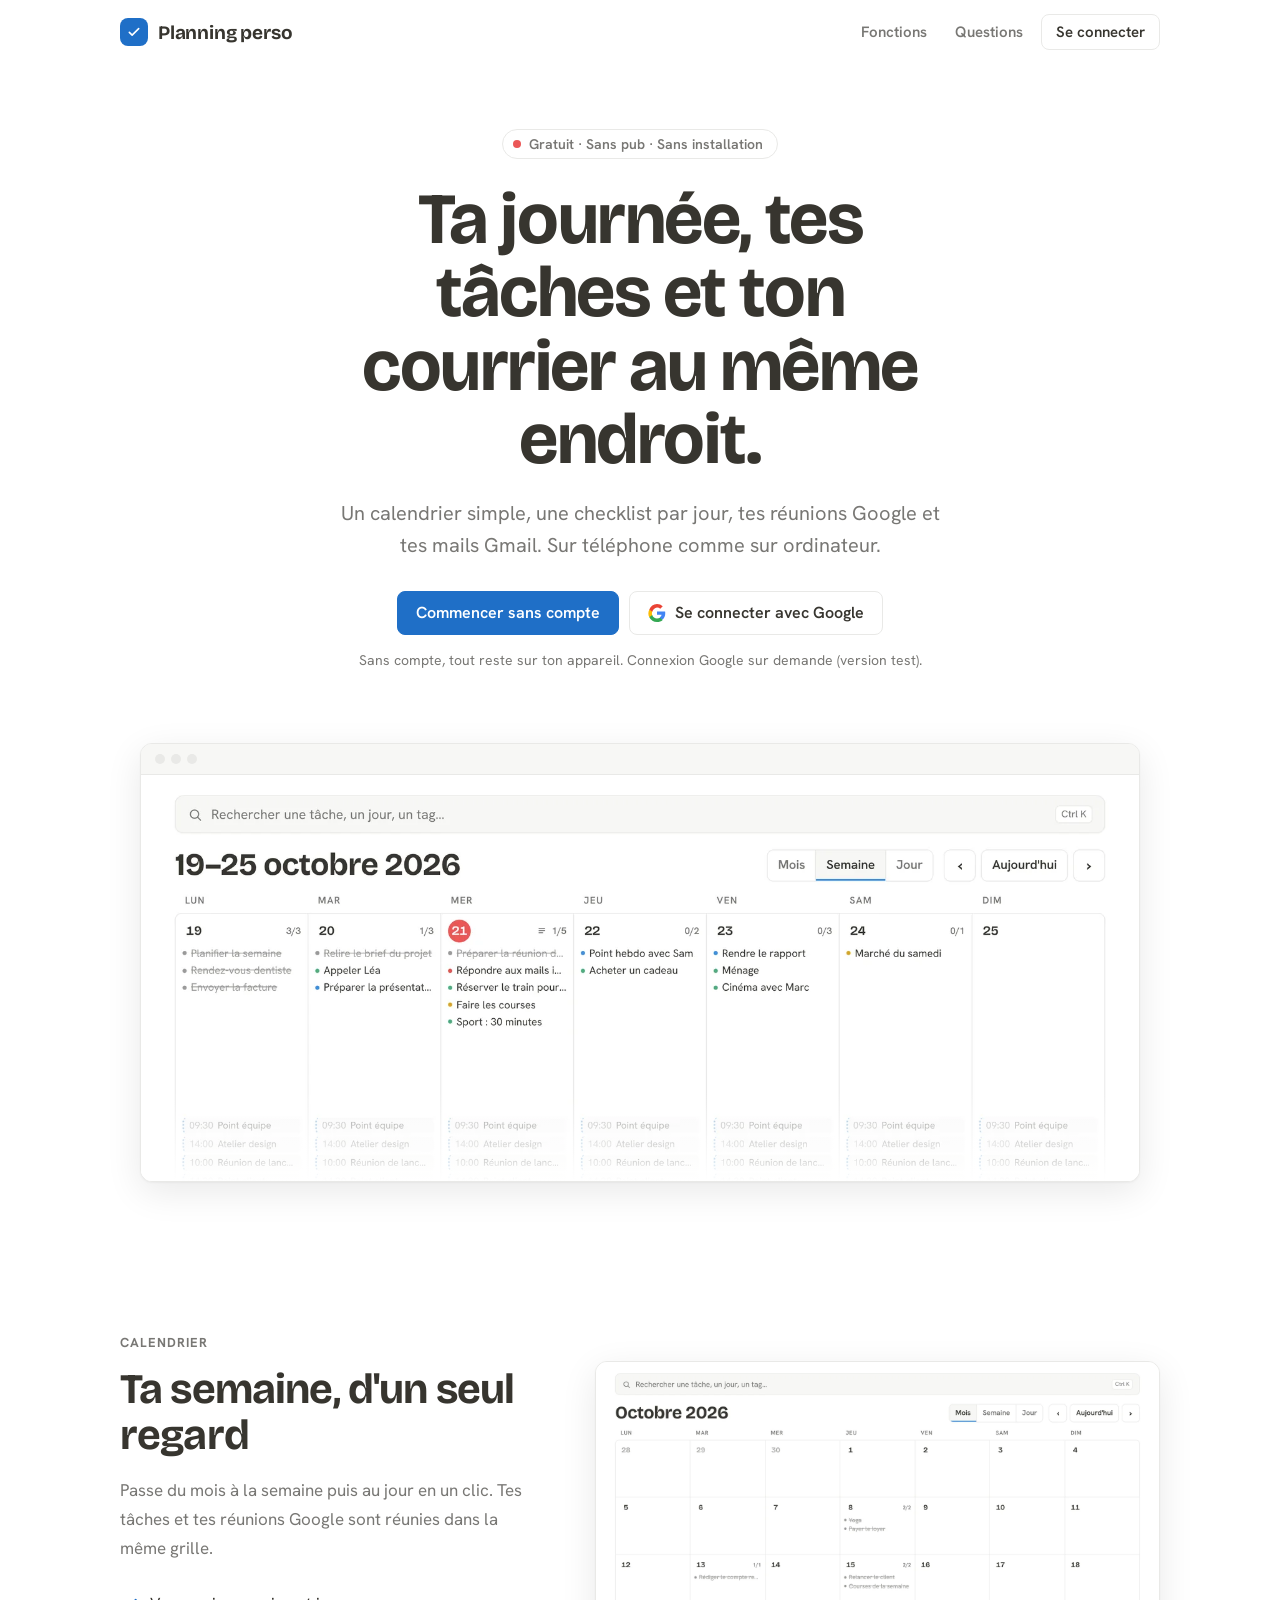
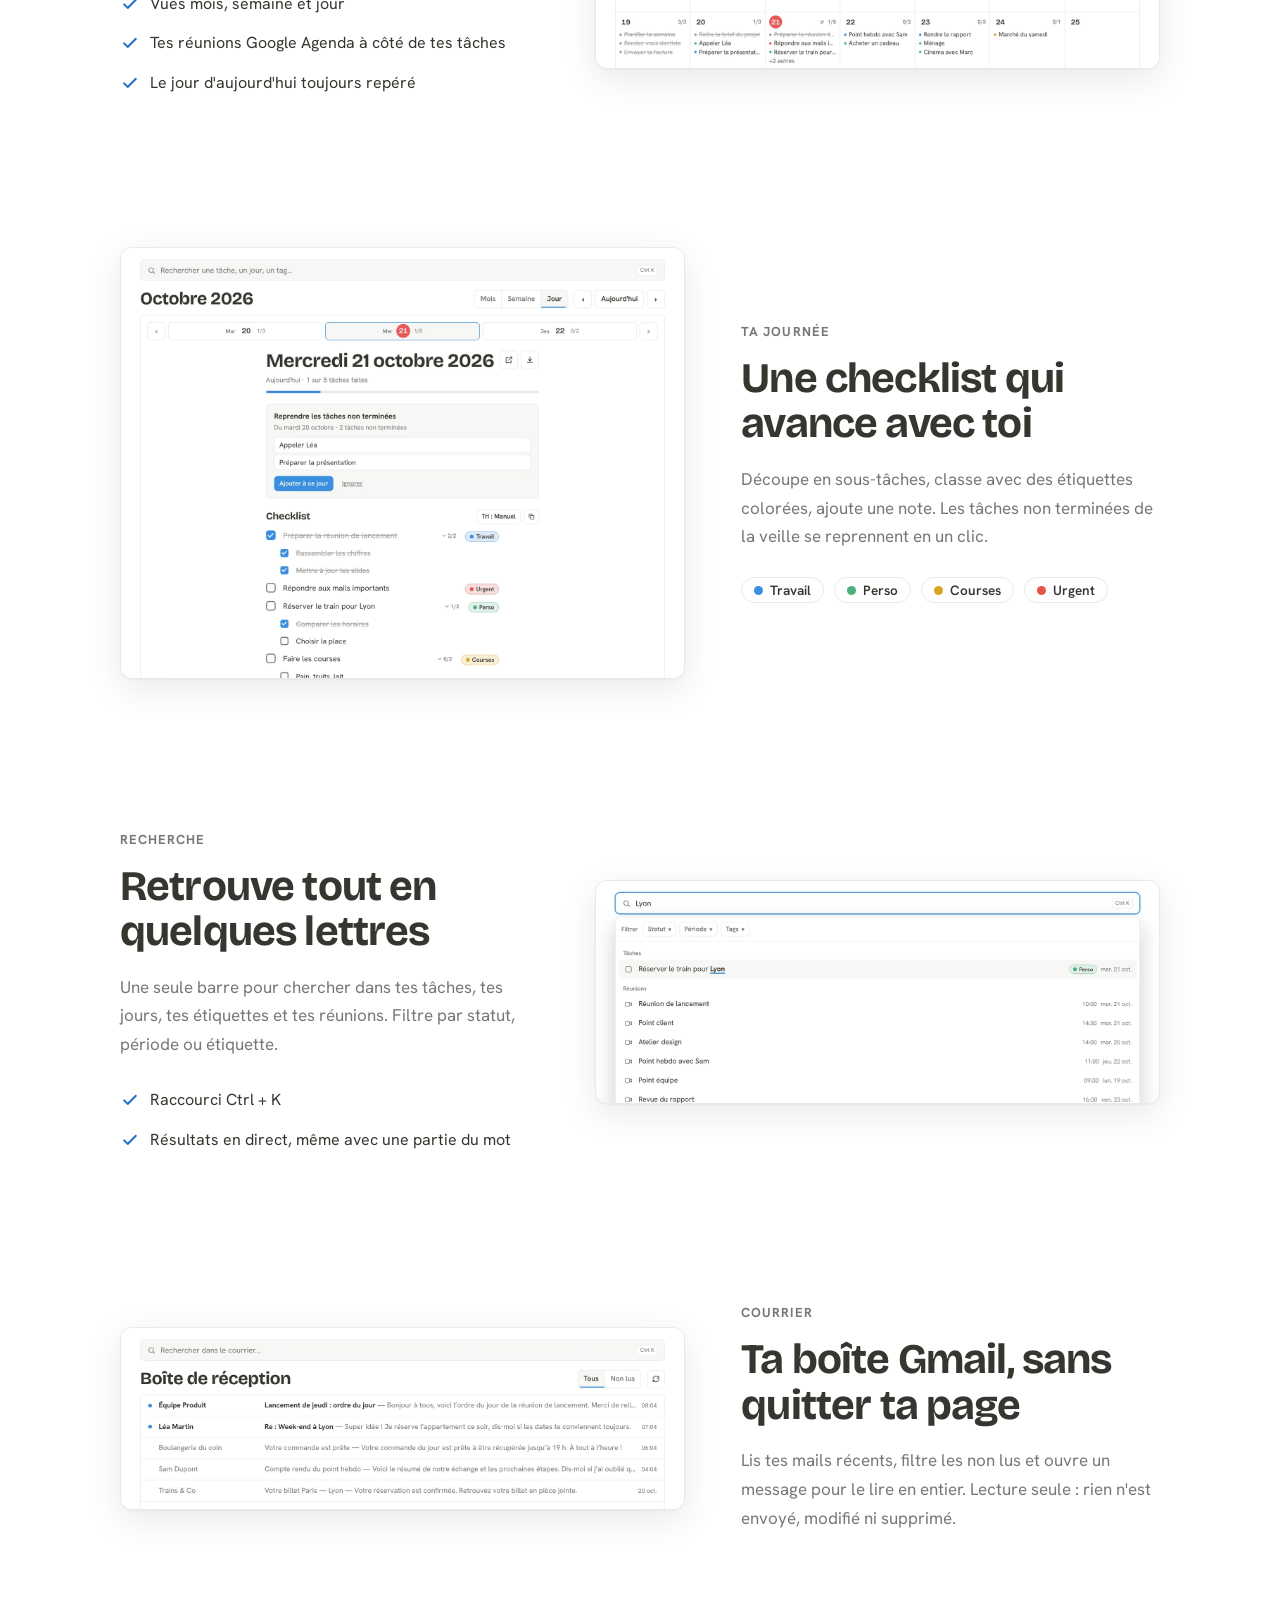
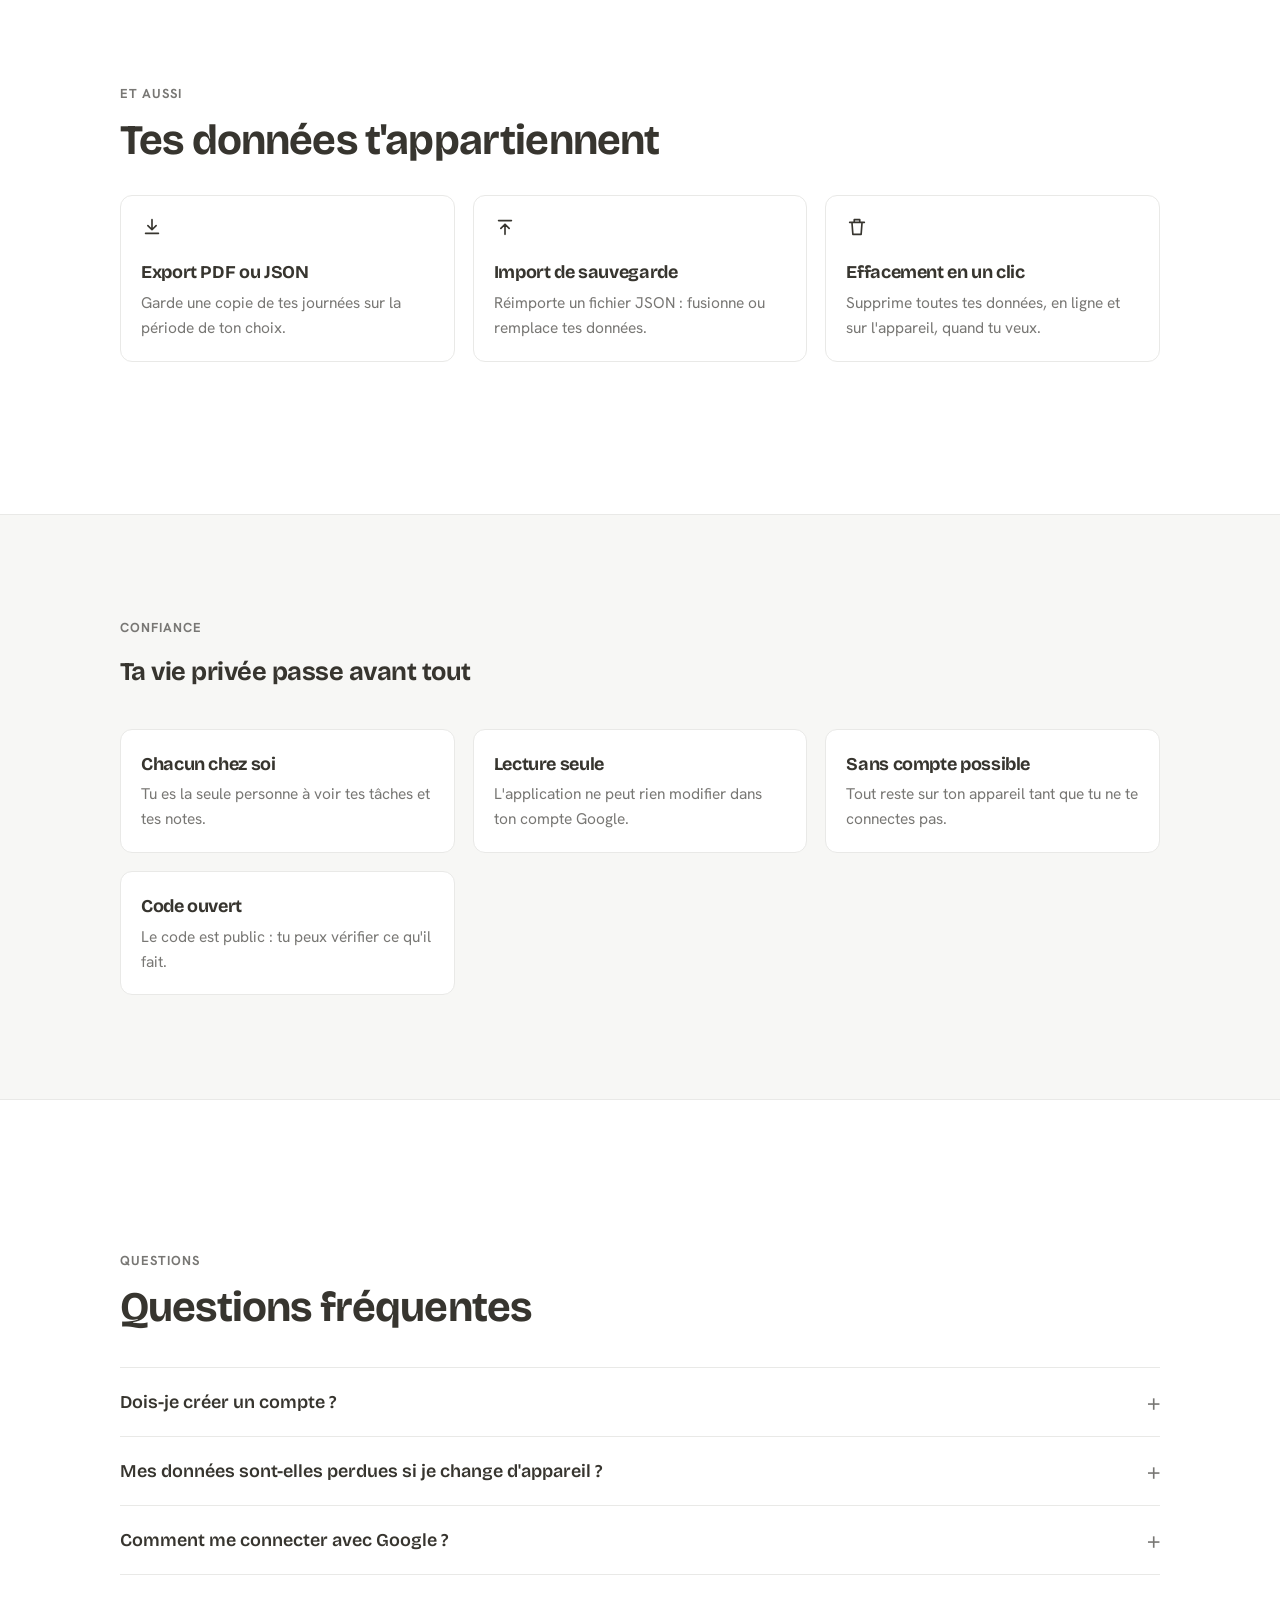
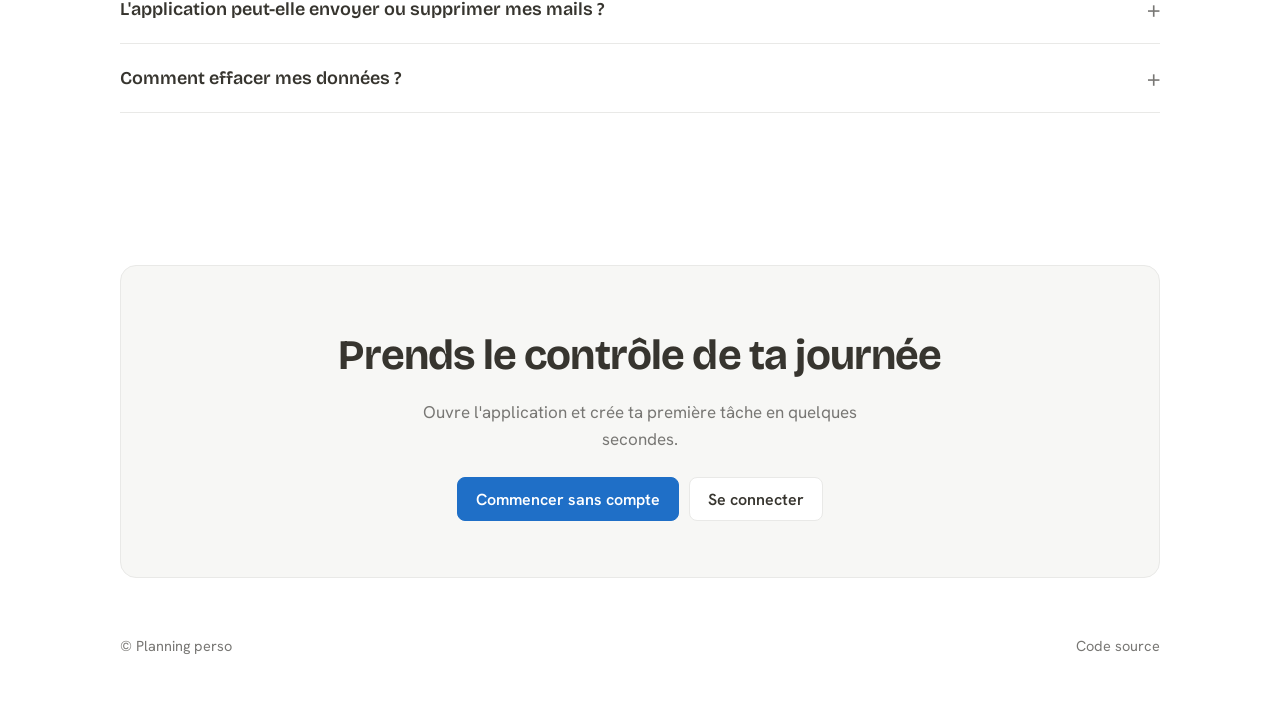
==== commit 4315ad9c: "Connexion : demande d'accès par e-mail (liste des testeurs) avec questions courtes ; info sur la lis" ====
--- a/home/index.html
+++ b/home/index.html
@@ -3,6 +3,7 @@
 <head>
 <meta charset="utf-8">
 <meta name="viewport" content="width=device-width, initial-scale=1, viewport-fit=cover">
+<link rel="icon" type="image/svg+xml" href="../favicon.svg">
 <title>Planning perso — tes tâches, ton calendrier et ton courrier</title>
 <meta name="description" content="Planning perso réunit tes tâches, ton calendrier, tes réunions Google et tes mails dans une seule page simple. Gratuit.">
 <link rel="stylesheet" href="https://fonts.googleapis.com/css2?family=Bricolage+Grotesque:opsz,wght@12..96,600;12..96,700&family=Hanken+Grotesk:wght@400;500;600;700&display=swap">
@@ -113,7 +114,7 @@
       <a class="btn primary" href="../">Commencer sans compte</a>
       <a class="btn" href="connexion/"><svg viewBox="0 0 24 24" aria-hidden="true"><path fill="#4285F4" d="M23 12.27c0-.8-.07-1.56-.2-2.3H12v4.35h6.17a5.3 5.3 0 0 1-2.3 3.47v2.88h3.72C21.8 18.7 23 15.76 23 12.27z"/><path fill="#34A853" d="M12 24c3.1 0 5.7-1.03 7.6-2.8l-3.73-2.88c-1.03.7-2.35 1.1-3.87 1.1-2.98 0-5.5-2.02-6.4-4.73H1.76v2.97A11.5 11.5 0 0 0 12 24z"/><path fill="#FBBC05" d="M5.6 14.69a6.9 6.9 0 0 1 0-4.38V7.34H1.76a11.5 11.5 0 0 0 0 10.32l3.84-2.97z"/><path fill="#EA4335" d="M12 4.58c1.68 0 3.2.58 4.38 1.71l3.28-3.28A11.1 11.1 0 0 0 12 0 11.5 11.5 0 0 0 1.76 7.34L5.6 10.3C6.5 7.6 9.02 4.58 12 4.58z"/></svg>Se connecter avec Google</a>
     </div>
-    <p class="hint">Sans compte, tout reste sur ton appareil.</p>
+    <p class="hint">Sans compte, tout reste sur ton appareil. Connexion Google sur demande (version test).</p>
     <div class="win"><div class="bar"><i></i><i></i><i></i></div>
       <div class="fade"><img src="img/semaine.webp" width="1600" height="651" alt="Vue semaine de Planning perso avec les tâches et les réunions de chaque jour"></div>
     </div>
@@ -209,7 +210,7 @@
     <div class="faq">
       <details><summary>Dois-je créer un compte ?</summary><p>Non. Tu peux utiliser l'application sans compte : tout reste alors sur ton appareil.</p></details>
       <details><summary>Mes données sont-elles perdues si je change d'appareil ?</summary><p>Pas si tu es connecté avec Google. Sans connexion, pense à faire une sauvegarde JSON depuis les réglages.</p></details>
-      <details><summary>Pourquoi la connexion Google est-elle limitée ?</summary><p>L'accès à Gmail et à Google Agenda est réservé pour le moment à des comptes invités. Demande à l'auteur de t'ajouter.</p></details>
+      <details><summary>Comment me connecter avec Google ?</summary><p>L'application est en phase de test : ton adresse Google doit d'abord être ajoutée à la liste des testeurs. Sur l'écran de connexion, clique sur « Demander un accès » : un e-mail est préparé pour l'auteur, qui t'ajoute rapidement.</p></details>
       <details><summary>L'application peut-elle envoyer ou supprimer mes mails ?</summary><p>Non. Elle lit uniquement ton courrier et ton agenda, elle ne peut rien envoyer, modifier ni supprimer.</p></details>
       <details><summary>Comment effacer mes données ?</summary><p>Réglages, puis « Réinitialiser toutes les données ». Cette action est définitive.</p></details>
     </div>
